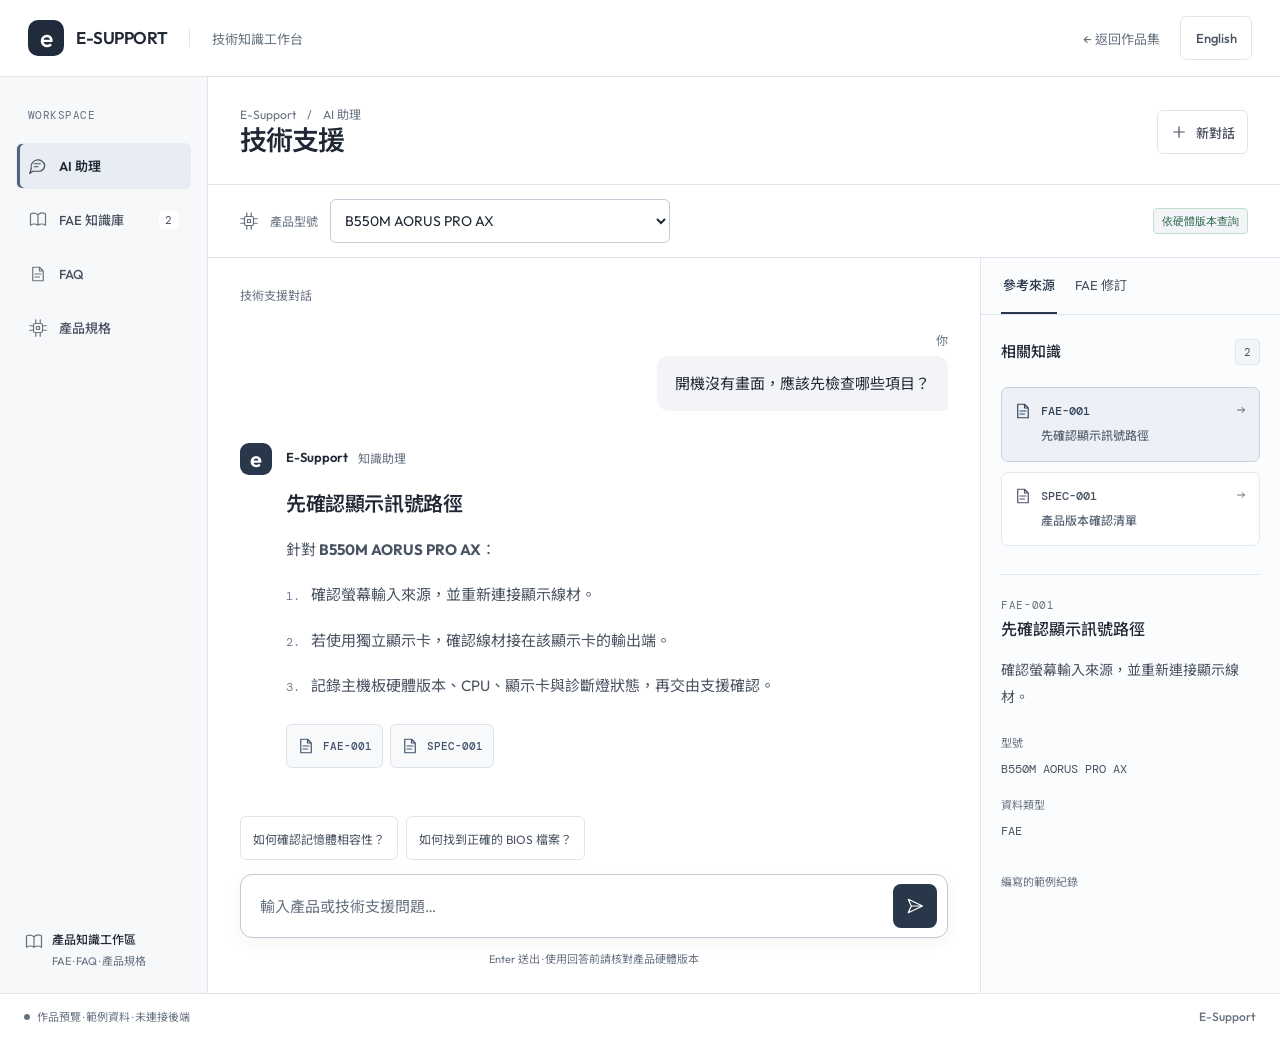
==== workspace.html @ b5873842 "Refine enterprise product design and add full-page workspaces" ====
<!doctype html>
<html lang="zh-Hant">
  <head>
    <meta charset="utf-8">
    <meta name="viewport" content="width=device-width, initial-scale=1">
    <meta name="theme-color" content="#f6f7f9">
    <meta name="description" content="Explore Arthur Wang's E-Support and notebook specification product workspaces.">
    <title>Product workspace | Arthur Wang</title>
    <link rel="icon" href="data:image/svg+xml,%3Csvg xmlns='http://www.w3.org/2000/svg' viewBox='0 0 64 64'%3E%3Crect width='64' height='64' rx='14' fill='%23202735'/%3E%3Ctext x='32' y='44' text-anchor='middle' font-family='Arial' font-size='38' fill='white'%3Ee%3C/text%3E%3C/svg%3E">
    <link rel="preconnect" href="https://fonts.googleapis.com">
    <link rel="preconnect" href="https://fonts.gstatic.com" crossorigin>
    <link href="https://fonts.googleapis.com/css2?family=DM+Mono:wght@400;500&family=Noto+Sans+TC:wght@400;500;600;700&family=Outfit:wght@400;500;600;700&display=swap" rel="stylesheet">
    <link rel="stylesheet" href="project-workspaces.css?v=enterprise-workspaces-3">
    <link rel="stylesheet" href="workspace-polish.css?v=enterprise-workspaces-3">
    <script src="project-workspaces.js?v=enterprise-workspaces-3" defer></script>
    <script src="workspace-page.js?v=enterprise-workspaces-3" defer></script>
  </head>
  <body class="workspace-page">
    <a class="workspace-skip" href="#workspace">Skip to workspace</a>
    <main id="workspace" class="workspace-host" tabindex="-1">
      <noscript>Enable JavaScript to use this interactive product preview. <a href="index.html#work">Return to the portfolio</a>.</noscript>
    </main>
  </body>
</html>
---- project-workspaces.css ----
/* Application surfaces: light support desk and graphite notebook diagnostics. */
.system-concept:has(.product-workspace) { border-color:#d4dce5; background:#fff; color-scheme:light; }
.product-workspace {
 --ws-ink:#182636; --ws-body:#435368; --ws-muted:#5e6c7e; --ws-line:#dce3eb;
 --ws-accent:#235d72; --ws-active:#eaf3f5; --ws-canvas:#fff; --ws-tint:#f6f8fb;
 color:var(--ws-ink); background:var(--ws-canvas); font-family:var(--sans); font-size:14px;
}
.product-workspace * { min-width:0; }
.system-concept .product-workspace svg { width:18px; height:18px; }
.product-workspace button, .product-workspace input, .product-workspace select, .product-workspace textarea { font:inherit; }
.product-workspace button { cursor:pointer; }
.product-workspace button:disabled { cursor:default; opacity:.5; }
.product-workspace :focus-visible { outline:2px solid var(--ws-accent); outline-offset:3px; }
.product-workspace h4, .product-workspace h5, .product-workspace h6 { color:var(--ws-ink); }
.product-workspace p { color:var(--ws-body); line-height:1.8; }
.ws-topbar { display:flex; align-items:center; justify-content:space-between; flex-wrap:wrap; gap:12px 24px; min-height:72px; padding:14px 24px; border-bottom:1px solid var(--ws-line); background:#fff; }
.ws-brand { display:flex; align-items:center; gap:12px; }
.ws-brand-mark { display:grid; place-items:center; width:34px; height:34px; border-radius:8px; background:var(--ws-accent); color:#fff; font:600 25px/1 var(--sans); }
.ws-brand h4 { margin:0; font:600 14px/1.4 var(--sans); letter-spacing:.05em; }
.ws-brand > span:last-child { color:var(--ws-muted); font-size:12px; }
.ws-top-divider { width:1px; height:20px; margin-inline:5px; background:var(--ws-line); }
.ws-top-actions { display:flex; align-items:center; gap:12px; }
.ws-tag { display:inline-flex; align-items:center; width:fit-content; max-width:100%; padding:4px 8px; border:1px solid var(--ws-line); border-radius:5px; background:var(--ws-tint); color:var(--ws-body); font:11px/1.5 var(--mono); }
.ws-tag.ws-green { background:#edf7f1; border-color:#bddfca; color:#236342; }
.ws-tag.ws-red { background:#fff0f1; border-color:#e8bdc5; color:#a02f44; }
.ws-expand { display:flex; align-items:center; min-height:44px; padding:8px 12px; border:1px solid var(--ws-line); border-radius:6px; color:var(--ws-ink); background:#fff; font-size:12px; }
.system-dialog .ws-expand { display:none; }
.ws-button { display:inline-flex; align-items:center; justify-content:center; gap:8px; min-height:44px; padding:9px 12px; border:1px solid var(--ws-line); border-radius:6px; background:#fff; color:var(--ws-body); font-size:12px; line-height:1.5; text-align:left; transition:background 160ms,border-color 160ms; }
.ws-button:hover, .ws-expand:hover { background:var(--ws-tint); border-color:#a4b4c4; }
.ws-button.ws-primary { background:var(--ws-accent); border-color:var(--ws-accent); color:#fff; }
.ws-button.ws-primary:hover, .ws-send:hover { background:#18485a; }
.ws-eyebrow { display:block; color:var(--ws-muted); font:10px/1.6 var(--mono); letter-spacing:.09em; }
.ws-app-body { display:grid; grid-template-columns:190px minmax(0,1fr); min-height:620px; }
.ws-rail { display:flex; flex-direction:column; padding:26px 14px 18px; border-right:1px solid var(--ws-line); background:var(--ws-tint); }
.ws-rail > .ws-eyebrow { padding:0 12px; margin-bottom:14px; }
.ws-rail nav { display:grid; gap:5px; }
.ws-button.ws-nav-item { width:100%; justify-content:flex-start; padding:11px; border-color:transparent; background:transparent; color:var(--ws-body); }
.ws-button.ws-nav-item.active { background:var(--ws-active); color:var(--ws-accent); border-color:#cddfe5; font-weight:600; }
.ws-nav-item small { margin-left:auto; font:11px var(--mono); }
.ws-rail-bottom { display:flex; align-items:center; gap:9px; margin-top:auto; padding:60px 9px 0; }
.ws-avatar { display:grid; place-items:center; width:30px; height:30px; flex-shrink:0; border-radius:50%; background:#e1e7ee; color:#435368; font:11px var(--mono); }
.ws-rail-bottom strong { display:block; font-size:11px; font-weight:500; }
.ws-rail-bottom span { display:block; margin-top:3px; font-size:10px; color:var(--ws-muted); }
.ws-content { display:flex; flex-direction:column; }
.ws-page-heading { display:flex; align-items:center; justify-content:space-between; gap:16px; padding:24px 26px 18px; }
.ws-breadcrumb { display:block; color:var(--ws-muted); font-size:11px; }
.ws-breadcrumb b { padding-inline:8px; font-weight:400; color:var(--ws-muted); }
.ws-page-heading h5 { margin:9px 0 0; font:500 22px/1.4 var(--sans); letter-spacing:-.025em; }
.ws-product-bar { display:flex; align-items:center; flex-wrap:wrap; gap:12px; padding:12px 26px; background:var(--ws-tint); border-block:1px solid var(--ws-line); }
.ws-product-bar > svg { color:var(--ws-muted); }
.ws-product-bar > .ws-tag { margin-left:auto; }
.ws-field { display:grid; gap:6px; color:var(--ws-body); font-size:11px; }
.ws-field > span { color:var(--ws-muted); }
.ws-field select, .ws-field input, .ws-field textarea { width:100%; min-height:44px; padding:9px 10px; border:1px solid #a6b5c5; border-radius:5px; color:var(--ws-ink); background:#fff; font-size:12px; }
.ws-field textarea { resize:vertical; line-height:1.8; }
.ws-product-bar .ws-field { display:flex; align-items:center; gap:12px; flex:0 1 370px; }
.ws-product-bar .ws-field > span { flex-shrink:0; }
.ws-chat-layout { display:grid; grid-template-columns:minmax(0,1fr) 280px; flex:1; }
.ws-chat-column { display:flex; flex-direction:column; background:#fff; }
.ws-chat-scroll { padding:22px 26px 12px; }
.ws-conversation-date { display:flex; align-items:center; justify-content:center; gap:8px; margin-bottom:22px; color:var(--ws-muted); font-size:10px; }
.ws-user-message { display:flex; align-items:flex-end; flex-direction:column; margin-bottom:24px; }
.ws-user-message > span { display:block; margin-bottom:6px; color:var(--ws-muted); font-size:10px; }
.ws-user-message p { max-width:92%; padding:12px 16px; margin:0; border:1px solid #dbe5ed; border-radius:10px 10px 2px 10px; background:#eef3f7; color:var(--ws-ink); font-size:13px; }
.ws-assistant-message { display:flex; align-items:flex-start; gap:12px; }
.ws-assistant-avatar { display:grid; place-items:center; width:28px; height:28px; flex-shrink:0; border-radius:7px; background:var(--ws-accent); color:#fff; font:600 21px/1 var(--sans); }
.ws-assistant-message > div { flex:1; }
.ws-message-meta { display:flex; align-items:center; flex-wrap:wrap; gap:8px; margin:4px 0 15px; font-size:11px; }
.ws-message-meta strong { color:var(--ws-ink); font-weight:600; }
.ws-message-meta > span { color:var(--ws-muted); font-size:10px; }
.ws-assistant-message h5 { margin:0 0 10px; font:500 16px/1.6 var(--sans); }
.ws-assistant-message p { margin:0 0 12px; font-size:13px; }
.product-workspace .ws-answer-steps { display:grid; gap:10px; margin:0 0 16px; padding-left:20px; list-style:decimal; }
.product-workspace .ws-answer-steps li { position:static; padding:0; color:var(--ws-body); font:13px/1.85 var(--sans); }
.product-workspace .ws-answer-steps li::before { content:none; }
.ws-citation-row { display:flex; flex-wrap:wrap; gap:7px; }
.ws-button.ws-citation { min-height:44px; padding:6px 9px; border-color:#ccdce3; background:#f4f8fa; color:var(--ws-accent); font:10px var(--mono); }
.ws-citation svg { width:13px; height:13px; }
.ws-compose-wrap { margin-top:auto; padding:28px 24px 16px; }
.ws-suggestions { display:flex; flex-wrap:wrap; gap:6px; margin-bottom:12px; }
.ws-button.ws-suggestion { min-height:44px; padding:8px 10px; border-radius:6px; background:#fff; font-size:11px; }
.ws-composer { display:flex; align-items:center; gap:10px; padding:7px 8px 7px 14px; border:1px solid #a8b8c8; border-radius:9px; background:#fff; box-shadow:0 3px 10px rgb(21 39 62 / 4%); }
.ws-composer input { width:100%; min-height:44px; border:0; outline:none; background:transparent; color:var(--ws-ink); font-size:12px; }
.ws-composer:focus-within { outline:2px solid var(--ws-accent); outline-offset:2px; }
.ws-composer input::placeholder { color:var(--ws-muted); opacity:1; }
.ws-send { display:grid; place-items:center; width:44px; height:44px; flex-shrink:0; border:0; border-radius:6px; color:#fff; background:var(--ws-accent); }
.ws-compose-note { display:block; margin-top:10px; text-align:center; color:var(--ws-muted); font-size:10px; line-height:1.7; }
.ws-sr-only { position:absolute; width:1px; height:1px; margin:-1px; overflow:hidden; clip-path:inset(50%); }
.ws-inspector { border-left:1px solid var(--ws-line); background:#fafbfd; }
.ws-inspector-tabs { display:flex; gap:0; border-bottom:1px solid var(--ws-line); padding-inline:16px; }
.ws-inspector-tabs .ws-button { flex:1; padding:12px 4px; border:0; border-bottom:2px solid transparent; border-radius:0; background:transparent; justify-content:center; white-space:nowrap; font-size:11px; }
.ws-inspector-tabs .ws-button.active { color:var(--ws-accent); border-bottom-color:var(--ws-accent); font-weight:600; }
.ws-inspector-content { padding:20px 16px; }
.ws-inspector-title { display:flex; align-items:center; justify-content:space-between; gap:8px; margin-bottom:15px; }
.ws-inspector h5 { margin:0; font:500 13px/1.6 var(--sans); }
.ws-button.ws-source { display:flex; align-items:flex-start; gap:9px; width:100%; padding:12px 10px; margin-bottom:8px; background:#fff; }
.ws-source > span { flex:1; }
.ws-source strong { display:block; font:11px/1.5 var(--mono); }
.ws-source small { display:block; margin-top:5px; color:var(--ws-muted); font-size:11px; line-height:1.6; }
.ws-source > svg { width:15px; height:15px; }
.ws-source > svg:last-child { margin-top:2px; width:12px; height:12px; }
.ws-button.ws-source.selected { background:var(--ws-active); border-color:#9cb9c4; color:var(--ws-accent); }
.ws-source-preview { margin-top:24px; padding-top:18px; border-top:1px solid var(--ws-line); }
.ws-source-preview h6 { margin:10px 0; font:500 14px/1.7 var(--sans); }
.ws-source-preview p { margin-bottom:15px; font-size:12px; }
.ws-source-preview dl { display:grid; gap:7px; margin:18px 0; }
.ws-source-preview dt { color:var(--ws-muted); font-size:10px; }
.ws-source-preview dd { margin:0 0 5px; color:var(--ws-body); font:10px/1.6 var(--mono); }
.ws-review h5 { margin:12px 0; }
.ws-review p { font-size:12px; margin-bottom:18px; }
.ws-review .ws-primary { width:100%; margin-top:12px; }
.ws-review .ws-feedback { margin:12px 0 0; color:var(--ws-muted); font-size:11px; }
.ws-muted { color:var(--ws-muted); }
.ws-footer { display:flex; align-items:center; justify-content:space-between; flex-wrap:wrap; gap:8px 16px; padding:12px 20px; border-top:1px solid var(--ws-line); background:var(--ws-tint); color:var(--ws-muted); font:10px/1.7 var(--mono); }
.ws-footer > span:first-child { display:flex; align-items:center; gap:7px; }
.ws-footer i { width:6px; height:6px; border-radius:50%; background:var(--ws-muted); }
.ws-library { padding:22px 26px; flex:1; }
.ws-filterbar { display:flex; align-items:flex-end; flex-wrap:wrap; gap:10px; margin-bottom:28px; }
.ws-filterbar .ws-field:first-child { flex:1 1 140px; }
.ws-filterbar .ws-field { flex:1 1 120px; }
.ws-table-heading { display:flex; align-items:center; justify-content:space-between; gap:16px; padding-bottom:15px; }
.ws-table-heading h5 { margin:0 0 5px; font:500 15px var(--sans); }
.ws-table-heading > div > span { color:var(--ws-muted); font-size:11px; }
.ws-table-wrap { overflow:auto; border:1px solid var(--ws-line); border-radius:7px; background:#fff; }
.product-workspace table { width:100%; border-collapse:collapse; text-align:left; font-size:12px; }
.product-workspace th { padding:12px 14px; color:var(--ws-muted); background:var(--ws-tint); font-size:10px; font-weight:500; }
.product-workspace td { padding:15px 14px; border-top:1px solid var(--ws-line); color:var(--ws-body); vertical-align:top; line-height:1.8; }
.product-workspace tbody th { color:var(--ws-body); border-top:1px solid var(--ws-line); background:#fff; font-size:12px; }
.ws-table-wrap code { font:10px/1.7 var(--mono); }
.ws-button.ws-table-link { display:block; min-height:44px; padding:0; border:0; border-radius:0; background:transparent; color:var(--ws-accent); font-size:12px; line-height:1.8; }
.ws-button.ws-table-link:hover { text-decoration:underline; }
.ws-nowrap { white-space:nowrap; }
.ws-pagination { display:flex; align-items:center; justify-content:space-between; gap:12px; padding:16px 0; color:var(--ws-muted); font:11px var(--mono); }
.ws-pagination > div { display:flex; align-items:center; gap:12px; }
.ws-pagination .ws-button { font-size:11px; }
.ws-filter-error { color:#a02f44 !important; font-size:12px; }
.ws-library-note { margin:18px 0 0; font-size:11px; }
.ws-empty { padding:36px 20px !important; text-align:center; }
/* NB Spec: retain the chat + developer inspector split from the original client. */
.notebook-workspace { --ws-accent:#95502b; --ws-active:#fbf0e8; }
.notebook-workspace .ws-brand-mark { background:#232d3b; font-size:18px; }
.nb-workspace-bar { display:flex; align-items:center; justify-content:space-between; flex-wrap:wrap; gap:12px 20px; padding:12px 24px; border-bottom:1px solid var(--ws-line); background:var(--ws-tint); }
.nb-view-switch { display:flex; gap:5px; }
.nb-view-switch .ws-button { border-color:transparent; background:transparent; }
.nb-view-switch .ws-button.active { background:#fff; border-color:#c5ced9; color:var(--ws-ink); box-shadow:0 2px 4px rgb(20 40 60 / 4%); }
.nb-workspace-bar .ws-field { display:flex; align-items:center; gap:12px; }
.nb-workspace-bar .ws-field > span { white-space:nowrap; }
.nb-chat-layout { display:grid; grid-template-columns:minmax(0,1fr) 340px; min-height:580px; }
.nb-device-strip { display:flex; align-items:center; gap:10px; margin:22px 26px 0; padding-bottom:18px; border-bottom:1px solid var(--ws-line); }
.nb-device-strip > svg { color:var(--ws-muted); }
.nb-device-strip > span { flex:1; }
.nb-device-strip strong { display:block; font-size:12px; font-weight:500; }
.nb-device-strip small { display:block; margin-top:4px; color:var(--ws-muted); font-size:10px; }
.nb-fact-answer { padding:16px; margin:16px 0; background:#f8f9fb; border:1px solid var(--ws-line); border-left:3px solid #a36841; border-radius:5px; }
.nb-fact-answer > span { color:var(--ws-muted); font:10px var(--mono); }
.nb-fact-answer > p { margin:10px 0 0; color:var(--ws-ink); white-space:pre-line; font-size:14px; }
.ws-assistant-message p.nb-answer-scope { color:var(--ws-muted); font-size:11px; }
.nb-debug { --ws-ink:#eff3f9; --ws-body:#c2cede; --ws-muted:#a3b1c4; --ws-line:#38475a; --ws-tint:#233044; --ws-accent:#efbb8c; color-scheme:dark; background:#1a2433; border-left:1px solid #38475a; }
.nb-debug-heading { display:flex; align-items:center; justify-content:space-between; gap:10px; padding:18px; border-bottom:1px solid var(--ws-line); }
.nb-debug-heading > span { display:flex; align-items:center; gap:8px; font-size:12px; color:var(--ws-ink); }
.nb-debug .ws-inspector-tabs { padding-inline:12px; }
.nb-debug .ws-button { color:var(--ws-body); }
.nb-debug .ws-button:hover { background:#263449; }
.nb-debug-body { padding:22px 18px; }
.nb-evidence { padding:14px; margin-top:12px; border:1px solid #485b73; border-radius:6px; background:#202d40; }
.nb-evidence > span { display:flex; align-items:center; gap:8px; color:var(--ws-muted); font:10px var(--mono); }
.nb-evidence h6 { color:var(--ws-ink); margin:12px 0; font:500 13px/1.7 var(--sans); }
.nb-debug-tags { display:flex; flex-wrap:wrap; gap:5px; }
.nb-evidence pre, .nb-query-detail pre { margin:14px 0 0; white-space:pre-wrap; overflow-wrap:anywhere; color:var(--ws-body); font:11px/1.9 var(--mono); }
.nb-debug-kv { display:grid; grid-template-columns:auto minmax(0,1fr); gap:12px 14px; padding:22px 0; font:10px/1.7 var(--mono); }
.nb-debug-kv > span { color:var(--ws-muted); }
.nb-debug-kv > strong { color:var(--ws-body); font-weight:400; overflow-wrap:anywhere; }
.nb-product-link { color:#efbb8c; text-decoration:none; font-size:11px; line-height:1.8; }
.nb-product-link:hover { text-decoration:underline; }
.nb-query-detail { padding:14px 0; border-top:1px solid var(--ws-line); color:var(--ws-body); font-size:11px; }
.nb-query-detail summary { cursor:pointer; min-height:30px; }
.nb-debug-body > p { margin-top:20px; color:var(--ws-muted); font-size:11px; }
.nb-evaluation { padding:26px; background:#fff; }
.nb-report-heading { display:flex; align-items:center; justify-content:space-between; gap:20px; }
.nb-report-heading h5 { margin:8px 0 4px; font:500 23px/1.5 var(--sans); letter-spacing:-.025em; }
.nb-report-heading p { margin:0; font-size:12px; }
.nb-report-scope { display:flex; align-items:flex-start; gap:8px; margin:18px 0; color:var(--ws-muted); font-size:11px; line-height:1.8; }
.nb-eval-filters { display:flex; align-items:flex-end; flex-wrap:wrap; gap:12px; padding:16px; background:var(--ws-tint); border:1px solid var(--ws-line); border-radius:7px; }
.nb-eval-filters .ws-field { flex:1; min-width:100px; }
.nb-checkbox { display:flex; align-items:center; gap:8px; min-height:44px; padding-inline:4px; color:var(--ws-body); font:10px var(--mono); cursor:pointer; }
.nb-checkbox input { width:17px; height:17px; accent-color:var(--ws-accent); }
.nb-report-metrics { display:grid; grid-template-columns:1fr 1fr 1.2fr; gap:24px; margin:24px 0; }
.nb-report-metrics > div { padding:0 24px; border-left:1px solid var(--ws-line); }
.nb-report-metrics > div:first-child { padding-left:0; border:0; }
.nb-report-metrics span { color:var(--ws-muted); font-size:11px; }
.nb-report-metrics strong { display:block; margin-top:8px; font:400 32px/1.2 var(--sans); font-variant-numeric:tabular-nums; }
.nb-report-metrics small { color:var(--ws-muted); font-size:14px; }
.nb-mini-bar { height:4px; margin-top:12px; border-radius:4px; background:#e5eaf0; }
.nb-mini-bar i { display:block; height:100%; border-radius:4px; background:#478366; }
.nb-report-grid { display:grid; grid-template-columns:minmax(0,1fr) 240px; gap:20px; }
.nb-report-grid table { min-width:520px; }
.nb-report-grid th, .nb-report-grid td { padding:12px; }
.nb-report-grid th:first-child { width:28%; }
.nb-report-grid .ws-selected-row td { background:#f3f6fa; }
.nb-report-grid .ws-selected-row td:first-child { box-shadow:inset 3px 0 0 var(--ws-accent); }
.nb-judge-level { display:block; margin-top:7px; color:var(--ws-muted); font:9px/1.6 var(--mono); }
.nb-verdict-inspector { padding:18px; border:1px solid var(--ws-line); border-radius:7px; background:var(--ws-tint); }
.nb-verdict-inspector h6 { margin:12px 0; font:500 14px/1.8 var(--sans); }
.nb-verdict-inspector dl { display:grid; grid-template-columns:auto 1fr; gap:12px 8px; margin:20px 0; font:10px/1.6 var(--mono); }
.nb-verdict-inspector dt { color:var(--ws-muted); }
.nb-verdict-inspector dd { margin:0; color:var(--ws-body); text-align:right; }
.nb-verdict-inspector p { padding-top:15px; border-top:1px solid var(--ws-line); margin:0; font-size:12px; }
.nb-report-bottom { display:flex; align-items:center; justify-content:space-between; flex-wrap:wrap; gap:12px; margin-top:22px; color:var(--ws-muted); font:10px/1.8 var(--mono); }
.nb-report-bottom b { padding-inline:5px; color:var(--ws-accent); }
.nb-report-bottom small { margin-left:8px; font-size:10px; }
@media (max-width:1100px) {
 .ws-app-body { grid-template-columns:155px minmax(0,1fr); }
 .ws-chat-layout { grid-template-columns:minmax(0,1fr) 240px; }
 .ws-topbar, .nb-workspace-bar { padding-inline:18px; }
 .ws-page-heading, .ws-product-bar { padding-inline:20px; }
 .ws-chat-scroll { padding-inline:20px; }
 .ws-compose-wrap { padding-inline:18px; }
 .ws-rail { padding-inline:10px; }
 .ws-button.ws-nav-item { font-size:11px; }
 .nb-chat-layout { grid-template-columns:minmax(0,1fr) 300px; }
 .nb-report-grid { grid-template-columns:minmax(0,1fr) 210px; gap:14px; }
}
@media (max-width:900px) {
 .ws-app-body { grid-template-columns:1fr; }
 .ws-rail { padding:10px 16px; border-right:0; border-bottom:1px solid var(--ws-line); }
 .ws-rail > .ws-eyebrow, .ws-rail-bottom { display:none; }
 .ws-rail nav { display:flex; flex-wrap:wrap; gap:4px; }
 .ws-button.ws-nav-item { width:auto; flex:1; font-size:12px; }
 .ws-chat-layout { grid-template-columns:minmax(0,1fr) 260px; }
 .nb-report-grid { grid-template-columns:1fr; }
 .nb-verdict-inspector dl { grid-template-columns:auto 1fr auto 1fr; }
 .nb-chat-layout { grid-template-columns:minmax(0,1fr) 280px; }
 .ws-brand > span:last-child, .ws-top-divider { display:none; }
}
@media (max-width:700px) {
 .ws-chat-layout, .nb-chat-layout { grid-template-columns:1fr; }
 .ws-inspector, .nb-debug { border-left:0; border-top:1px solid var(--ws-line); }
 .ws-chat-scroll { padding:22px 20px 14px; }
 .ws-assistant-message p, .product-workspace .ws-answer-steps li, .ws-user-message p { font-size:15px; }
 .ws-inspector-content { padding:20px; }
 .ws-source-preview { margin-top:18px; }
 .ws-source-preview dl { grid-template-columns:auto 1fr; }
 .ws-page-heading h5 { font-size:21px; }
 .ws-page-heading { padding:20px; }
 .ws-product-bar > .ws-tag { display:none; }
 .ws-product-bar .ws-field { flex:1; }
 .ws-product-bar .ws-field > span { display:none; }
 .ws-inspector-title h5 { font-size:15px; }
 .ws-library { padding:20px; }
 .ws-library table { min-width:600px; }
 .ws-topbar { padding:12px 16px; }
 .ws-topbar .ws-tag { display:none; }
 .ws-expand { padding-inline:8px; font-size:11px; }
 .ws-brand { gap:8px; }
 .ws-brand h4 { font-size:12px; }
 .ws-top-actions { gap:6px; }
 .ws-field input, .ws-field select, .ws-field textarea, .ws-composer input { font-size:16px; }
 .ws-button.ws-nav-item { justify-content:center; padding-inline:8px; font-size:11px; }
 .ws-nav-item > svg, .ws-nav-item small { display:none; }
 .ws-compose-wrap { padding:20px; }
 .ws-button.ws-suggestion { font-size:12px; }
 .ws-message-meta { font-size:12px; }
 .ws-assistant-message h5 { font-size:17px; }
 .ws-footer { padding:12px 16px; font-size:9px; }
 .nb-workspace-bar { align-items:stretch; padding:12px 16px; }
 .nb-view-switch { width:100%; }
 .nb-view-switch .ws-button { flex:1; justify-content:center; }
 .nb-workspace-bar .ws-field { width:100%; }
 .nb-workspace-bar .ws-field > span { display:none; }
 .nb-workspace-bar .ws-field select { flex:1; }
 .nb-device-strip { margin-inline:20px; }
 .nb-fact-answer > p { font-size:15px; }
 .nb-debug-body { padding:20px; }
 .nb-debug-kv, .nb-evidence pre { font-size:12px; }
 .nb-evaluation { padding:20px; }
 .nb-eval-filters { gap:12px; padding:12px; }
 .nb-eval-filters .ws-field { flex:1 1 110px; }
 .nb-report-metrics { gap:10px; }
 .nb-report-metrics > div { padding:0 10px; }
 .nb-report-metrics span { font-size:10px; }
 .nb-report-metrics strong { font-size:28px; }
 .nb-report-metrics small { font-size:12px; }
 .nb-verdict-inspector dl { grid-template-columns:auto 1fr; }
 .nb-report-heading { gap:12px; }
 .ws-filterbar .ws-field { flex:1 1 115px; }
 .ws-filterbar .ws-field:first-child { flex-basis:100%; }
 .ws-pagination { flex-wrap:wrap; }
}
@media (prefers-reduced-motion:reduce) { .product-workspace * { transition:none !important; } }

.system-dialog-close { flex-shrink:0; white-space:nowrap; }
---- workspace-polish.css ----
/* Enterprise product direction: a restrained neutral canvas, one ink accent,
   readable operational type, and a dedicated full-width workspace. */
.product-workspace {
 --ws-ink:#202735; --ws-body:#485261; --ws-muted:#667180; --ws-line:#e1e5eb;
 --ws-accent:#29374a; --ws-active:#e9edf3; --ws-tint:#f7f8fa;
 font-family:var(--sans,"Outfit","Noto Sans TC",sans-serif); font-size:14px;
}
.product-workspace button, .product-workspace input, .product-workspace select, .product-workspace textarea { font-family:inherit; }
.product-workspace .ws-button { font-size:13px; font-weight:500; }
.product-workspace .ws-button:hover, .product-workspace .ws-expand:hover { border-color:#b9c2ce; background:#f0f3f7; }
.product-workspace .ws-button:active { background:#e5eaf1; }
.product-workspace .ws-primary, .product-workspace .ws-send { color:#fff; background:#29374a; border-color:#29374a; }
.product-workspace .ws-primary:hover, .product-workspace .ws-send:hover { color:#fff; background:#1c2738; }
.product-workspace .ws-tag { font-size:11px; border-radius:4px; background:#f2f4f7; }
.ws-topbar { min-height:76px; padding:16px 28px; }
.ws-brand { gap:12px; }
.ws-brand .ws-brand-mark { width:36px; height:36px; background:#202b3c; border-radius:10px; font-weight:500; }
.ws-brand :is(h1,h4) { margin:0; font:600 17px/1.4 var(--sans); letter-spacing:-.025em; }
.ws-brand > span:last-child { font-size:13px; }
.ws-top-divider { margin-inline:10px; height:18px; }
.ws-top-actions .ws-tag { background:transparent; border:0; color:var(--ws-muted); }
.ws-expand { min-height:44px; text-decoration:none; color:var(--ws-ink); font-size:13px; font-weight:500; }
.ws-back { display:inline-flex; align-items:center; min-height:44px; padding:8px; color:var(--ws-muted); font-size:13px; text-decoration:none; }
.ws-back:hover { color:var(--ws-ink); }
.product-workspace .ws-language { background:transparent; border-color:var(--ws-line); min-width:72px; }
.ws-app-body { grid-template-columns:208px minmax(0,1fr); }
.ws-rail { padding:30px 16px 22px; background:#f7f8fa; }
.ws-rail > .ws-eyebrow { margin-bottom:18px; color:#667180; font-size:11px; letter-spacing:.04em; }
.ws-rail nav { gap:8px; }
.product-workspace .ws-nav-item { gap:12px; min-height:46px; padding:12px; font-size:13px; }
.product-workspace .ws-nav-item.active { color:#202735; background:#e8edf4; border-color:transparent; box-shadow:inset 3px 0 #51637b; }
.ws-nav-item > svg { opacity:.8; }
.ws-nav-item small { padding:2px 6px; color:var(--ws-body); background:#fff; border-radius:4px; }
.ws-rail-bottom { padding:40px 9px 0; align-items:flex-start; }
.ws-rail-emblem { color:var(--ws-muted); }
.ws-rail-bottom strong { font-size:12px; line-height:1.6; }
.ws-rail-bottom span { font-size:11px; line-height:1.7; }
.ws-page-heading { padding:28px 32px 24px; }
.ws-breadcrumb { font-size:12px; }
.ws-page-heading h5 { margin-top:10px; font-size:27px; font-weight:600; letter-spacing:-.04em; }
.ws-product-bar { padding:14px 32px; background:#fff; }
.ws-product-bar .ws-field { flex-basis:400px; }
.ws-field { font-size:12px; }
.ws-field input, .ws-field select, .ws-field textarea { font-size:14px; border-color:#c3ccd7; border-radius:6px; }
.ws-chat-layout { grid-template-columns:minmax(0,1fr) 300px; }
.ws-chat-scroll { width:100%; max-width:820px; padding:28px 32px 24px; margin-inline:auto; }
.ws-conversation-date { justify-content:flex-start; margin:0 0 28px; font-size:12px; color:var(--ws-muted); }
.ws-user-message { margin-bottom:32px; }
.ws-user-message > span { font-size:12px; margin-bottom:8px; }
.ws-user-message p { padding:14px 18px; color:var(--ws-ink); font-size:15px; background:#f2f4f8; border:0; border-radius:12px 12px 3px 12px; }
.ws-assistant-message { gap:14px; }
.ws-assistant-avatar { width:32px; height:32px; font-size:22px; border-radius:9px; background:#29374a; }
.ws-message-meta { gap:10px; margin:6px 0 22px; font-size:13px; }
.ws-message-meta > span { font-size:12px; }
.ws-assistant-message h5 { font-size:20px; font-weight:600; margin-bottom:16px; letter-spacing:-.02em; }
.ws-assistant-message p { font-size:15px; line-height:1.9; margin-bottom:16px; }
.product-workspace .ws-answer-steps { gap:16px; margin:0 0 24px; padding-left:21px; }
.product-workspace .ws-answer-steps li { font-size:15px; line-height:1.95; padding-left:4px; }
.ws-answer-steps li::marker { color:#758093; font-family:var(--mono); font-size:12px; }
.product-workspace .ws-citation { padding:7px 10px; color:#42546b; background:#f8f9fb; border-color:#dce2eb; font-size:11px; }
.ws-compose-wrap { width:100%; max-width:820px; margin-inline:auto; padding:24px 32px; }
.ws-suggestions { gap:8px; margin-bottom:14px; }
.product-workspace .ws-suggestion { min-height:44px; padding:9px 12px; background:#fff; color:var(--ws-body); border-color:#e0e5ec; font-size:12px; font-weight:400; }
.ws-composer { padding:9px 10px 9px 17px; border-color:#bdc8d5; border-radius:12px; box-shadow:0 4px 16px rgb(33 49 71 / 5%); }
.ws-composer input { font-size:15px; }
.ws-send { border-radius:8px; }
.ws-compose-note { margin-top:12px; color:var(--ws-muted); font-size:11px; }
.ws-inspector { background:#fbfcfd; }
.ws-inspector-tabs { padding-inline:20px; gap:16px; }
.ws-inspector-tabs .ws-button { flex:0 1 auto; padding:16px 2px; min-height:56px; font-size:13px; font-weight:400; }
.ws-inspector-tabs .ws-button.active { font-weight:500; }
.ws-inspector-content { padding:24px 20px; }
.ws-inspector-title { margin-bottom:22px; }
.ws-inspector h5 { font-size:15px; font-weight:500; }
.product-workspace .ws-source { border-color:#e4e8ef; padding:14px 12px; border-radius:7px; margin-bottom:10px; }
.product-workspace .ws-source.selected { color:#34465f; background:#edf1f7; border-color:#c6d0df; }
.ws-source strong { font-size:12px; font-weight:500; }
.ws-source small { color:#5c6878; font-size:12px; line-height:1.8; }
.ws-source-preview { margin-top:28px; padding-top:22px; }
.ws-source-preview h6 { font-size:16px; line-height:1.75; font-weight:500; margin:14px 0; }
.ws-source-preview p { font-size:14px; line-height:1.9; }
.ws-source-preview dl { gap:9px; margin:24px 0; }
.ws-source-preview dt { font-size:11px; }
.ws-source-preview dd { font-size:12px; line-height:1.8; margin-bottom:6px; }
.ws-source-preview > .ws-tag { border:0; background:transparent; padding:0; color:var(--ws-muted); font-family:var(--sans); }
.ws-review p { font-size:14px; }
.ws-eyebrow { font-size:11px; letter-spacing:.06em; }
.ws-footer { min-height:44px; padding:13px 24px; font:11px/1.7 var(--sans); background:#fff; }
.ws-footer > span:last-child { font-size:12px; font-weight:500; }
.ws-library { padding:28px 32px; }
.ws-filterbar { padding:18px; background:#f7f8fa; border:1px solid var(--ws-line); border-radius:8px; margin-bottom:30px; }
.ws-table-heading { padding-bottom:20px; }
.ws-table-heading h5 { font-size:18px; font-weight:500; }
.ws-table-heading > div > span { font-size:13px; }
.product-workspace table { font-size:14px; }
.product-workspace th { font-size:12px; padding:15px 16px; }
.product-workspace td { padding:18px 16px; line-height:1.85; }
.product-workspace .ws-table-link { font-size:14px; line-height:1.85; font-weight:500; }
.ws-table-wrap code { font-size:11px; }
.ws-pagination { font-size:12px; }
.ws-library-note { font-size:12px; }
.notebook-workspace { --ws-accent:#29374a; --ws-active:#edf1f7; }
.nb-workspace-bar { padding:16px 28px; background:#fafbfc; }
.nb-view-switch { gap:6px; }
.nb-view-switch .ws-button { padding:10px 16px; font-size:14px; }
.nb-view-switch .ws-button.active { border-color:#d1d9e3; box-shadow:0 2px 3px rgb(32 45 65 / 3%); }
.nb-chat-layout { grid-template-columns:minmax(0,1fr) 340px; }
.nb-device-strip { margin:28px 32px 0; padding-bottom:24px; }
.nb-device-strip strong { font-size:15px; font-weight:500; }
.nb-device-strip small { font-size:12px; margin-top:6px; }
.nb-fact-answer { padding:22px; margin:22px 0; background:#f8f9fb; border-color:#e2e6ed; border-left:3px solid #64758d; border-radius:7px; }
.nb-fact-answer > span { font-size:12px; }
.nb-fact-answer > p { font-size:17px; line-height:1.95; font-weight:500; }
.ws-assistant-message p.nb-answer-scope { font-size:13px; line-height:1.85; }
.nb-debug { --ws-ink:#e9eef6; --ws-body:#c0ccdd; --ws-muted:#a6b3c6; --ws-line:#374255; --ws-tint:#273347; --ws-accent:#d3dfef; background:#202b3c; }
.nb-debug-heading { padding:22px; }
.nb-debug-heading > span { font-size:14px; }
.nb-debug .ws-inspector-tabs { gap:18px; padding-inline:22px; }
.nb-debug .ws-tag { color:var(--ws-body); background:#2a374b; border-color:#44536b; }
.nb-debug .ws-inspector-tabs .ws-button:hover { background:transparent; border-color:transparent; color:#fff; }
.nb-debug .ws-inspector-tabs .ws-button.active { border-bottom-color:#aabbd3; }
.nb-debug-body { padding:24px 22px; }
.nb-evidence { margin-top:18px; padding:18px; border-color:#435169; background:#263247; }
.nb-evidence > span { font-size:12px; }
.nb-evidence h6 { margin:16px 0; font-size:15px; font-weight:500; }
.nb-evidence pre, .nb-query-detail pre { font-size:12px; line-height:2; }
.nb-debug-kv { gap:14px 12px; padding:26px 0; font-size:11px; }
.nb-product-link { color:#c9d9ed; font-size:13px; }
.nb-debug-body > p { font-size:13px; line-height:1.9; }
.nb-query-detail { font-size:13px; }
.nb-evaluation { padding:32px; }
.nb-report-heading h5 { font-size:30px; font-weight:600; letter-spacing:-.035em; }
.nb-report-heading p { font-size:14px; }
.nb-report-scope { font-size:12px; margin:20px 0 26px; max-width:860px; }
.nb-eval-filters { padding:20px; gap:16px; }
.nb-checkbox { font-size:12px; }
.nb-report-metrics { padding:8px 0; margin:32px 0; gap:32px; }
.nb-report-metrics span { font-size:13px; }
.nb-report-metrics strong { font-size:40px; margin-top:12px; letter-spacing:-.04em; }
.nb-report-metrics small { font-size:17px; }
.nb-report-grid { grid-template-columns:minmax(0,1fr) 280px; gap:24px; }
.nb-report-grid table { min-width:620px; }
.nb-report-grid td { padding:20px 16px; }
.nb-report-grid th { padding:15px 16px; }
.nb-judge-level { font-size:10px; }
.nb-verdict-inspector { padding:22px; background:#f8f9fb; }
.nb-verdict-inspector h6 { font-size:16px; font-weight:500; margin:18px 0; }
.nb-verdict-inspector dl { font-size:12px; gap:16px 8px; margin:26px 0; }
.nb-verdict-inspector p { font-size:14px; line-height:1.9; }
.nb-report-bottom { margin-top:26px; font-size:12px; }
.nb-report-bottom small { font-size:11px; }
/* Dedicated canvas: no nested portfolio navigation or modal chrome. */
.workspace-page { --sans:"Outfit","Noto Sans TC",sans-serif; --mono:"DM Mono",monospace; margin:0; min-height:100dvh; background:#f7f8fa; color:#202735; -webkit-font-smoothing:antialiased; }
.workspace-page *, .workspace-page *::before, .workspace-page *::after { box-sizing:border-box; }
.workspace-page svg { width:18px; height:18px; flex-shrink:0; }
.workspace-page .product-workspace { min-height:100dvh; display:flex; flex-direction:column; }
.workspace-page .ws-app-body { flex:1; min-height:calc(100dvh - 120px); }
.workspace-page .ws-chat-layout { min-height:560px; }
.workspace-page .nb-chat-layout { flex:1; min-height:calc(100dvh - 208px); }
.workspace-page .nb-evaluation { flex:1; }
.workspace-page .ws-topbar { position:relative; z-index:1; }
.workspace-page .ws-brand-mark { flex-shrink:0; }
.workspace-page :is(h5,h6,p) { margin-top:0; }
.workspace-page .ws-brand h1 { color:#202735; }
.workspace-skip { position:fixed; top:8px; left:8px; z-index:5; padding:12px; color:#fff; background:#29374a; transform:translateY(-160%); }
.workspace-skip:focus { transform:none; }
@media(min-width:1500px) {
 .workspace-page .ws-app-body { grid-template-columns:240px minmax(0,1fr); }
 .workspace-page .ws-chat-layout { grid-template-columns:minmax(0,1fr) 340px; }
 .workspace-page .nb-chat-layout { grid-template-columns:minmax(0,1fr) 380px; }
 .workspace-page .ws-inspector-content { padding-inline:26px; }
}
@media(max-width:1100px) {
 .ws-app-body { grid-template-columns:204px minmax(0,1fr); }
 .ws-chat-layout { grid-template-columns:minmax(0,1fr) 270px; }
 .ws-chat-scroll, .ws-compose-wrap { padding-inline:24px; }
 .nb-report-grid { grid-template-columns:1fr; }
 .nb-verdict-inspector dl { grid-template-columns:auto 1fr auto 1fr; }
 .ws-page-heading, .ws-product-bar, .ws-library { padding-inline:24px; }
}
@media(min-width:901px) { .ws-nav-item > span { white-space:nowrap; } }
@media(max-width:900px) {
 .ws-app-body { grid-template-columns:1fr; }
 .ws-rail { padding:12px 20px; }
 .ws-chat-layout { grid-template-columns:minmax(0,1fr) 280px; }
 .ws-button.ws-nav-item { font-size:13px; }
 .nb-chat-layout { grid-template-columns:minmax(0,1fr) 300px; }
 .ws-brand > span:last-child, .ws-top-divider { display:none; }
 .ws-topbar { padding:16px 22px; }
}
@media(max-width:700px) {
 .ws-chat-layout, .nb-chat-layout { grid-template-columns:1fr; }
 .ws-topbar { padding:12px 18px; gap:8px; }
 .ws-brand :is(h1,h4) { font-size:15px; }
 .ws-brand-mark { width:30px; height:30px; }
 .ws-back { font-size:12px; }
 .ws-top-actions { gap:6px; }
 .product-workspace .ws-language { min-width:56px; padding-inline:8px; font-size:12px; }
 .ws-page-heading { padding:24px 22px; }
 .ws-page-heading h5 { font-size:26px; }
 .ws-product-bar, .ws-library { padding-inline:22px; }
 .ws-product-bar .ws-field { flex-basis:auto; }
 .ws-field input, .ws-field select, .ws-field textarea { font-size:16px; }
 .ws-chat-scroll { padding:24px 22px; }
 .ws-assistant-message { gap:10px; }
 .ws-assistant-message h5 { font-size:19px; }
 .ws-assistant-message p, .product-workspace .ws-answer-steps li { font-size:15px; }
 .ws-assistant-avatar { width:28px; height:28px; }
 .ws-message-meta { margin-top:4px; margin-bottom:20px; }
 .ws-message-meta > span { font-size:11px; }
 .ws-compose-wrap { padding:20px 22px 24px; }
 .ws-composer input { font-size:16px; }
 .ws-inspector-content { padding:24px 22px; }
 .ws-source-preview { padding-top:22px; }
 .nb-device-strip { margin:24px 22px 0; }
 .nb-workspace-bar { padding:14px 18px; }
 .nb-evaluation { padding:24px 20px; }
 .nb-report-heading h5 { font-size:28px; }
 .nb-report-metrics { gap:12px; margin:26px 0; }
 .nb-report-metrics > div { padding-inline:12px; }
 .nb-report-metrics span { font-size:11px; }
 .nb-report-metrics strong { font-size:32px; }
 .nb-report-metrics small { font-size:13px; }
 .nb-eval-filters { padding:14px; }
 .nb-verdict-inspector dl { grid-template-columns:auto 1fr; }
 .workspace-page .ws-chat-layout, .workspace-page .nb-chat-layout { min-height:0; }
 .ws-footer { padding-inline:18px; font-size:10px; }
 .ws-top-actions .ws-tag { display:none; }
 .ws-expand { font-size:12px; padding-inline:8px; }
}
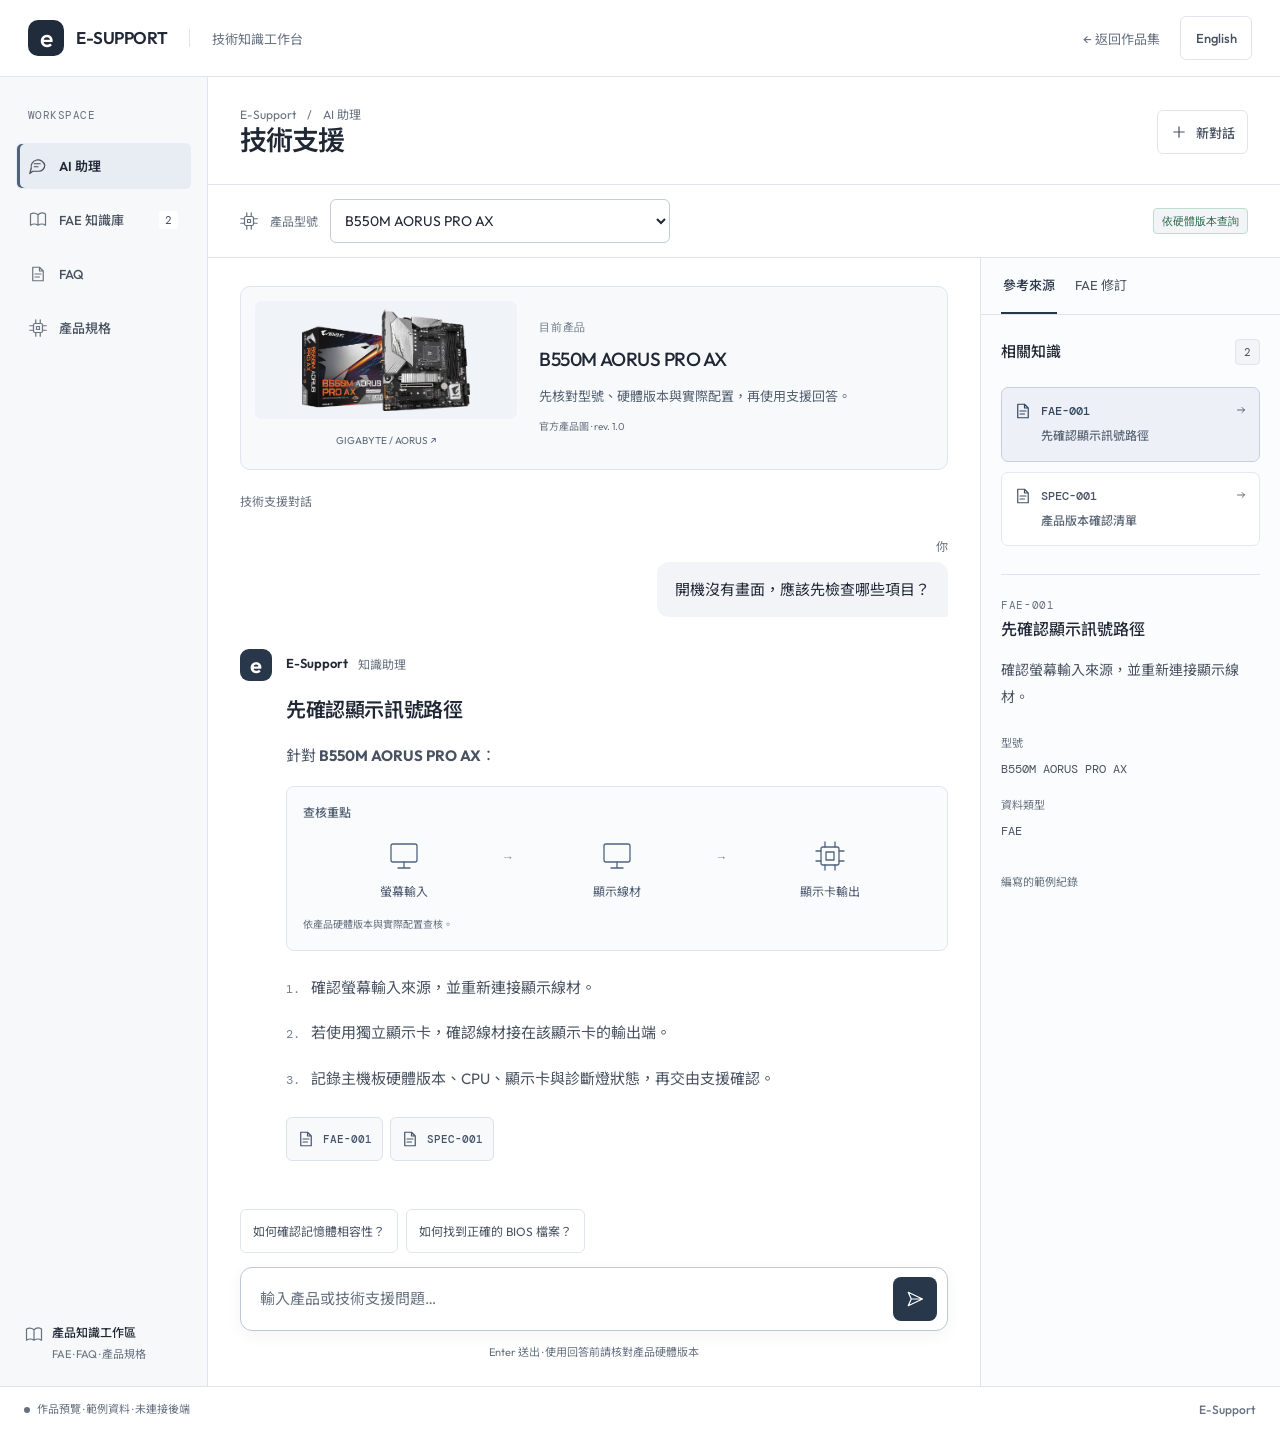
==== commit 20405689: "Add official product photography and explanatory graphics to workspaces" ====
--- a/workspace.html
+++ b/workspace.html
@@ -10,10 +10,11 @@
     <link rel="preconnect" href="https://fonts.googleapis.com">
     <link rel="preconnect" href="https://fonts.gstatic.com" crossorigin>
     <link href="https://fonts.googleapis.com/css2?family=DM+Mono:wght@400;500&family=Noto+Sans+TC:wght@400;500;600;700&family=Outfit:wght@400;500;600;700&display=swap" rel="stylesheet">
-    <link rel="stylesheet" href="project-workspaces.css?v=enterprise-workspaces-3">
-    <link rel="stylesheet" href="workspace-polish.css?v=enterprise-workspaces-3">
-    <script src="project-workspaces.js?v=enterprise-workspaces-3" defer></script>
-    <script src="workspace-page.js?v=enterprise-workspaces-3" defer></script>
+    <link rel="stylesheet" href="project-workspaces.css?v=illustrated-workspaces-4">
+    <link rel="stylesheet" href="workspace-polish.css?v=illustrated-workspaces-4">
+    <script src="workspace-media.js?v=illustrated-workspaces-4" defer></script>
+    <script src="project-workspaces.js?v=illustrated-workspaces-4" defer></script>
+    <script src="workspace-page.js?v=illustrated-workspaces-4" defer></script>
   </head>
   <body class="workspace-page">
     <a class="workspace-skip" href="#workspace">Skip to workspace</a>
--- a/workspace-polish.css
+++ b/workspace-polish.css
@@ -179,6 +179,37 @@
  .ws-page-heading, .ws-product-bar, .ws-library { padding-inline:24px; }
 }
 @media(min-width:901px) { .ws-nav-item > span { white-space:nowrap; } }
+
+/* Product context and evidence illustrations. Photography stays uncropped. */
+.ws-product-overview { display:grid; grid-template-columns:minmax(120px,.8fr) minmax(0,1.2fr); gap:22px; align-items:center; padding:14px; margin-bottom:22px; border:1px solid #e0e5ed; border-radius:10px; background:#f8f9fb; }
+.ws-product-photo { margin:0; min-width:0; }
+.ws-product-photo > a { display:flex; align-items:center; justify-content:center; min-height:110px; border-radius:7px; background:#f0f3f7; }
+.ws-product-photo img { display:block; width:100%; height:118px; object-fit:contain; padding:8px; }
+.ws-product-photo figcaption { padding-top:8px; text-align:center; }
+.ws-product-photo figcaption a { display:inline-flex; align-items:center; min-height:28px; color:#5c6879; font:10px/1.5 var(--sans); text-decoration:none; }
+.ws-product-photo a:hover { color:#263850; }
+.ws-product-photo figcaption a:hover { text-decoration:underline; }
+.ws-product-copy h6 { margin:8px 0 10px; color:#202735; font:500 19px/1.5 var(--sans); letter-spacing:-.025em; }
+.ws-product-copy p { margin:0 0 10px; color:#526071; font-size:13px; line-height:1.9; }
+.ws-photo-note { display:block; color:#667180; font-size:10px; line-height:1.8; }
+.ws-notebook-overview { display:grid; grid-template-columns:minmax(150px,.75fr) minmax(0,1.2fr); align-items:center; gap:20px 28px; margin:28px 32px 0; padding:22px; border:1px solid #e0e5ed; border-radius:10px; background:#f8f9fb; }
+.ws-notebook-overview .ws-product-photo img { height:172px; padding:0; }
+.ws-notebook-overview .ws-product-photo > a { background:#eef1f6; }
+.ws-visual-specs { display:grid; grid-template-columns:1.5fr 1fr .8fr; gap:14px; grid-column:1/-1; border-top:1px solid #dfe5ed; padding-top:18px; margin:0; }
+.ws-visual-specs dt { color:#667180; font-size:11px; }
+.ws-visual-specs dd { margin:7px 0 0; color:#29374a; font:500 12px/1.8 var(--sans); }
+.ws-explainer { margin:16px 0 22px; padding:16px; border:1px solid #e0e6ee; border-radius:8px; background:#fafbfd; }
+.ws-explainer > figcaption { color:#536174; font:500 12px/1.7 var(--sans); margin-bottom:16px; }
+.product-workspace .ws-explainer ol { display:grid; grid-template-columns:repeat(3,minmax(0,1fr)); gap:12px; list-style:none; padding:0; margin:0; }
+.product-workspace .ws-explainer li { position:relative; display:flex; flex-direction:column; align-items:center; gap:10px; padding:0; color:#48576c; text-align:center; font:12px/1.7 var(--sans); }
+.product-workspace .ws-explainer li::before { content:none; }
+.product-workspace .ws-explainer svg { width:32px; height:32px; color:#52647e; }
+.ws-explainer li+li::after { position:absolute; content:"→"; left:-12px; top:9px; color:#7b8798; font:12px var(--mono); }
+.ws-assistant-message .ws-explainer p { margin:14px 0 0; color:#667180; font-size:10px; line-height:1.8; }
+@media(min-width:1500px) { .ws-notebook-overview { grid-template-columns:230px minmax(0,1fr); } .ws-notebook-overview .ws-product-photo img { height:190px; } }
+@media(max-width:1100px) { .ws-product-overview { gap:16px; padding:14px; } .ws-product-copy h6 { font-size:17px; } .ws-product-copy p { font-size:12px; } .ws-notebook-overview { margin-inline:24px; padding:18px; gap:18px; } }
+@media(max-width:700px) { .ws-product-overview { grid-template-columns:minmax(100px,.8fr) minmax(0,1fr); gap:14px; } .ws-product-photo img { height:128px; padding:6px; } .ws-product-copy h6 { font-size:16px; } .ws-product-copy p { font-size:13px; } .ws-notebook-overview { margin:24px 22px 0; grid-template-columns:minmax(100px,.8fr) minmax(0,1fr); gap:16px; padding:16px; } .ws-notebook-overview .ws-product-photo img { height:150px; } .ws-visual-specs { gap:10px; grid-template-columns:1.4fr 1fr; } .ws-visual-specs > div:last-child { grid-column:1/-1; } .ws-explainer { padding:14px 10px; } .product-workspace .ws-explainer li { font-size:11px; } }
+@media(max-width:400px) { .ws-product-overview, .ws-notebook-overview { grid-template-columns:1fr; } .ws-product-photo img { height:150px; } .ws-product-copy h6 { font-size:18px; } .ws-notebook-overview .ws-product-photo img { height:180px; } }
 @media(max-width:900px) {
  .ws-app-body { grid-template-columns:1fr; }
  .ws-rail { padding:12px 20px; }
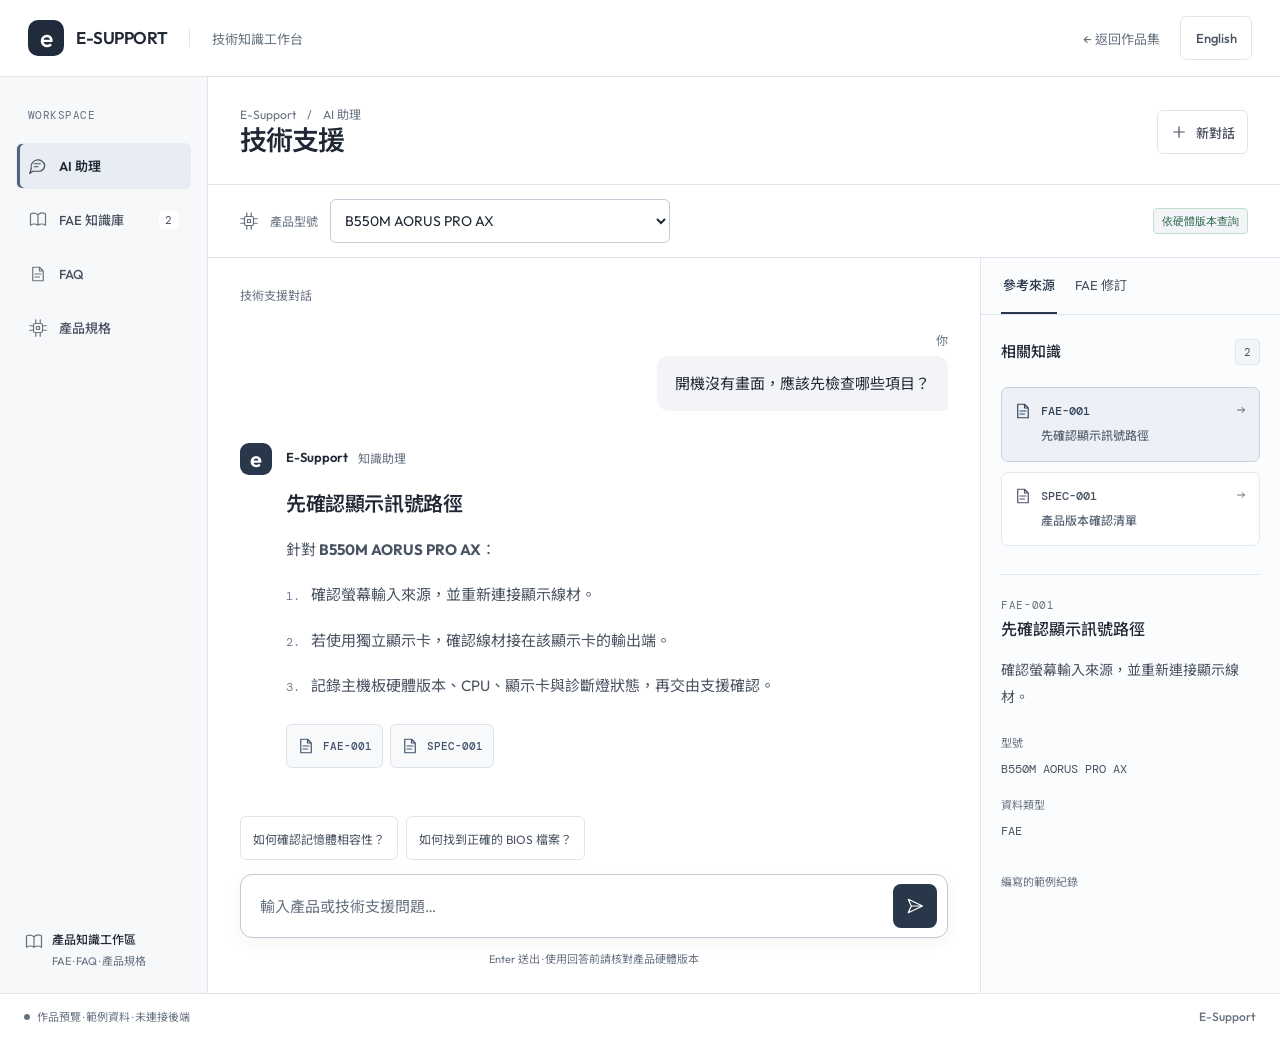
==== commit c6232bb3: "Refine enterprise product design and add full-page workspaces" ====
--- a/workspace.html
+++ b/workspace.html
@@ -10,11 +10,10 @@
     <link rel="preconnect" href="https://fonts.googleapis.com">
     <link rel="preconnect" href="https://fonts.gstatic.com" crossorigin>
     <link href="https://fonts.googleapis.com/css2?family=DM+Mono:wght@400;500&family=Noto+Sans+TC:wght@400;500;600;700&family=Outfit:wght@400;500;600;700&display=swap" rel="stylesheet">
-    <link rel="stylesheet" href="project-workspaces.css?v=illustrated-workspaces-4">
-    <link rel="stylesheet" href="workspace-polish.css?v=illustrated-workspaces-4">
-    <script src="workspace-media.js?v=illustrated-workspaces-4" defer></script>
-    <script src="project-workspaces.js?v=illustrated-workspaces-4" defer></script>
-    <script src="workspace-page.js?v=illustrated-workspaces-4" defer></script>
+    <link rel="stylesheet" href="project-workspaces.css?v=enterprise-workspaces-3">
+    <link rel="stylesheet" href="workspace-polish.css?v=enterprise-workspaces-3">
+    <script src="project-workspaces.js?v=enterprise-workspaces-3" defer></script>
+    <script src="workspace-page.js?v=enterprise-workspaces-3" defer></script>
   </head>
   <body class="workspace-page">
     <a class="workspace-skip" href="#workspace">Skip to workspace</a>
--- a/workspace-polish.css
+++ b/workspace-polish.css
@@ -179,37 +179,6 @@
  .ws-page-heading, .ws-product-bar, .ws-library { padding-inline:24px; }
 }
 @media(min-width:901px) { .ws-nav-item > span { white-space:nowrap; } }
-
-/* Product context and evidence illustrations. Photography stays uncropped. */
-.ws-product-overview { display:grid; grid-template-columns:minmax(120px,.8fr) minmax(0,1.2fr); gap:22px; align-items:center; padding:14px; margin-bottom:22px; border:1px solid #e0e5ed; border-radius:10px; background:#f8f9fb; }
-.ws-product-photo { margin:0; min-width:0; }
-.ws-product-photo > a { display:flex; align-items:center; justify-content:center; min-height:110px; border-radius:7px; background:#f0f3f7; }
-.ws-product-photo img { display:block; width:100%; height:118px; object-fit:contain; padding:8px; }
-.ws-product-photo figcaption { padding-top:8px; text-align:center; }
-.ws-product-photo figcaption a { display:inline-flex; align-items:center; min-height:28px; color:#5c6879; font:10px/1.5 var(--sans); text-decoration:none; }
-.ws-product-photo a:hover { color:#263850; }
-.ws-product-photo figcaption a:hover { text-decoration:underline; }
-.ws-product-copy h6 { margin:8px 0 10px; color:#202735; font:500 19px/1.5 var(--sans); letter-spacing:-.025em; }
-.ws-product-copy p { margin:0 0 10px; color:#526071; font-size:13px; line-height:1.9; }
-.ws-photo-note { display:block; color:#667180; font-size:10px; line-height:1.8; }
-.ws-notebook-overview { display:grid; grid-template-columns:minmax(150px,.75fr) minmax(0,1.2fr); align-items:center; gap:20px 28px; margin:28px 32px 0; padding:22px; border:1px solid #e0e5ed; border-radius:10px; background:#f8f9fb; }
-.ws-notebook-overview .ws-product-photo img { height:172px; padding:0; }
-.ws-notebook-overview .ws-product-photo > a { background:#eef1f6; }
-.ws-visual-specs { display:grid; grid-template-columns:1.5fr 1fr .8fr; gap:14px; grid-column:1/-1; border-top:1px solid #dfe5ed; padding-top:18px; margin:0; }
-.ws-visual-specs dt { color:#667180; font-size:11px; }
-.ws-visual-specs dd { margin:7px 0 0; color:#29374a; font:500 12px/1.8 var(--sans); }
-.ws-explainer { margin:16px 0 22px; padding:16px; border:1px solid #e0e6ee; border-radius:8px; background:#fafbfd; }
-.ws-explainer > figcaption { color:#536174; font:500 12px/1.7 var(--sans); margin-bottom:16px; }
-.product-workspace .ws-explainer ol { display:grid; grid-template-columns:repeat(3,minmax(0,1fr)); gap:12px; list-style:none; padding:0; margin:0; }
-.product-workspace .ws-explainer li { position:relative; display:flex; flex-direction:column; align-items:center; gap:10px; padding:0; color:#48576c; text-align:center; font:12px/1.7 var(--sans); }
-.product-workspace .ws-explainer li::before { content:none; }
-.product-workspace .ws-explainer svg { width:32px; height:32px; color:#52647e; }
-.ws-explainer li+li::after { position:absolute; content:"→"; left:-12px; top:9px; color:#7b8798; font:12px var(--mono); }
-.ws-assistant-message .ws-explainer p { margin:14px 0 0; color:#667180; font-size:10px; line-height:1.8; }
-@media(min-width:1500px) { .ws-notebook-overview { grid-template-columns:230px minmax(0,1fr); } .ws-notebook-overview .ws-product-photo img { height:190px; } }
-@media(max-width:1100px) { .ws-product-overview { gap:16px; padding:14px; } .ws-product-copy h6 { font-size:17px; } .ws-product-copy p { font-size:12px; } .ws-notebook-overview { margin-inline:24px; padding:18px; gap:18px; } }
-@media(max-width:700px) { .ws-product-overview { grid-template-columns:minmax(100px,.8fr) minmax(0,1fr); gap:14px; } .ws-product-photo img { height:128px; padding:6px; } .ws-product-copy h6 { font-size:16px; } .ws-product-copy p { font-size:13px; } .ws-notebook-overview { margin:24px 22px 0; grid-template-columns:minmax(100px,.8fr) minmax(0,1fr); gap:16px; padding:16px; } .ws-notebook-overview .ws-product-photo img { height:150px; } .ws-visual-specs { gap:10px; grid-template-columns:1.4fr 1fr; } .ws-visual-specs > div:last-child { grid-column:1/-1; } .ws-explainer { padding:14px 10px; } .product-workspace .ws-explainer li { font-size:11px; } }
-@media(max-width:400px) { .ws-product-overview, .ws-notebook-overview { grid-template-columns:1fr; } .ws-product-photo img { height:150px; } .ws-product-copy h6 { font-size:18px; } .ws-notebook-overview .ws-product-photo img { height:180px; } }
 @media(max-width:900px) {
  .ws-app-body { grid-template-columns:1fr; }
  .ws-rail { padding:12px 20px; }
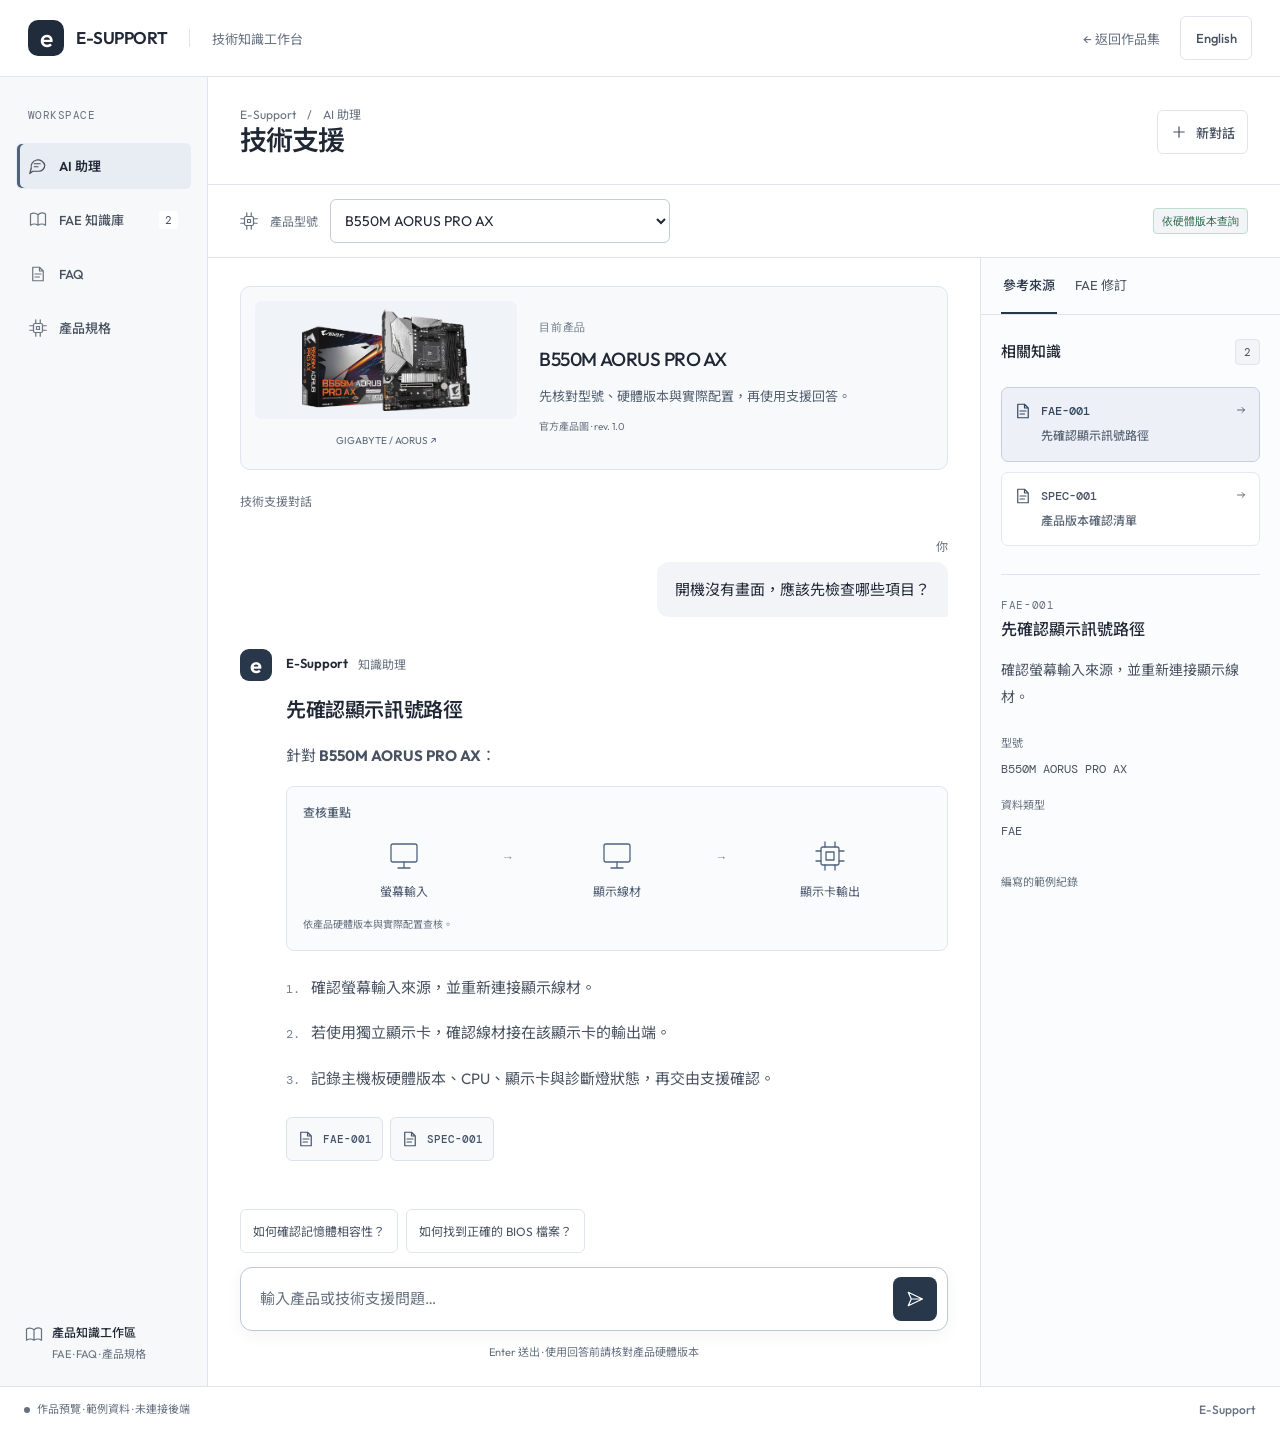
==== commit 21ea6268: "Add official product photography and explanatory graphics to workspaces" ====
--- a/workspace.html
+++ b/workspace.html
@@ -10,10 +10,11 @@
     <link rel="preconnect" href="https://fonts.googleapis.com">
     <link rel="preconnect" href="https://fonts.gstatic.com" crossorigin>
     <link href="https://fonts.googleapis.com/css2?family=DM+Mono:wght@400;500&family=Noto+Sans+TC:wght@400;500;600;700&family=Outfit:wght@400;500;600;700&display=swap" rel="stylesheet">
-    <link rel="stylesheet" href="project-workspaces.css?v=enterprise-workspaces-3">
-    <link rel="stylesheet" href="workspace-polish.css?v=enterprise-workspaces-3">
-    <script src="project-workspaces.js?v=enterprise-workspaces-3" defer></script>
-    <script src="workspace-page.js?v=enterprise-workspaces-3" defer></script>
+    <link rel="stylesheet" href="project-workspaces.css?v=illustrated-workspaces-4">
+    <link rel="stylesheet" href="workspace-polish.css?v=illustrated-workspaces-4">
+    <script src="workspace-media.js?v=illustrated-workspaces-4" defer></script>
+    <script src="project-workspaces.js?v=illustrated-workspaces-4" defer></script>
+    <script src="workspace-page.js?v=illustrated-workspaces-4" defer></script>
   </head>
   <body class="workspace-page">
     <a class="workspace-skip" href="#workspace">Skip to workspace</a>
--- a/workspace-polish.css
+++ b/workspace-polish.css
@@ -179,6 +179,37 @@
  .ws-page-heading, .ws-product-bar, .ws-library { padding-inline:24px; }
 }
 @media(min-width:901px) { .ws-nav-item > span { white-space:nowrap; } }
+
+/* Product context and evidence illustrations. Photography stays uncropped. */
+.ws-product-overview { display:grid; grid-template-columns:minmax(120px,.8fr) minmax(0,1.2fr); gap:22px; align-items:center; padding:14px; margin-bottom:22px; border:1px solid #e0e5ed; border-radius:10px; background:#f8f9fb; }
+.ws-product-photo { margin:0; min-width:0; }
+.ws-product-photo > a { display:flex; align-items:center; justify-content:center; min-height:110px; border-radius:7px; background:#f0f3f7; }
+.ws-product-photo img { display:block; width:100%; height:118px; object-fit:contain; padding:8px; }
+.ws-product-photo figcaption { padding-top:8px; text-align:center; }
+.ws-product-photo figcaption a { display:inline-flex; align-items:center; min-height:28px; color:#5c6879; font:10px/1.5 var(--sans); text-decoration:none; }
+.ws-product-photo a:hover { color:#263850; }
+.ws-product-photo figcaption a:hover { text-decoration:underline; }
+.ws-product-copy h6 { margin:8px 0 10px; color:#202735; font:500 19px/1.5 var(--sans); letter-spacing:-.025em; }
+.ws-product-copy p { margin:0 0 10px; color:#526071; font-size:13px; line-height:1.9; }
+.ws-photo-note { display:block; color:#667180; font-size:10px; line-height:1.8; }
+.ws-notebook-overview { display:grid; grid-template-columns:minmax(150px,.75fr) minmax(0,1.2fr); align-items:center; gap:20px 28px; margin:28px 32px 0; padding:22px; border:1px solid #e0e5ed; border-radius:10px; background:#f8f9fb; }
+.ws-notebook-overview .ws-product-photo img { height:172px; padding:0; }
+.ws-notebook-overview .ws-product-photo > a { background:#eef1f6; }
+.ws-visual-specs { display:grid; grid-template-columns:1.5fr 1fr .8fr; gap:14px; grid-column:1/-1; border-top:1px solid #dfe5ed; padding-top:18px; margin:0; }
+.ws-visual-specs dt { color:#667180; font-size:11px; }
+.ws-visual-specs dd { margin:7px 0 0; color:#29374a; font:500 12px/1.8 var(--sans); }
+.ws-explainer { margin:16px 0 22px; padding:16px; border:1px solid #e0e6ee; border-radius:8px; background:#fafbfd; }
+.ws-explainer > figcaption { color:#536174; font:500 12px/1.7 var(--sans); margin-bottom:16px; }
+.product-workspace .ws-explainer ol { display:grid; grid-template-columns:repeat(3,minmax(0,1fr)); gap:12px; list-style:none; padding:0; margin:0; }
+.product-workspace .ws-explainer li { position:relative; display:flex; flex-direction:column; align-items:center; gap:10px; padding:0; color:#48576c; text-align:center; font:12px/1.7 var(--sans); }
+.product-workspace .ws-explainer li::before { content:none; }
+.product-workspace .ws-explainer svg { width:32px; height:32px; color:#52647e; }
+.ws-explainer li+li::after { position:absolute; content:"→"; left:-12px; top:9px; color:#7b8798; font:12px var(--mono); }
+.ws-assistant-message .ws-explainer p { margin:14px 0 0; color:#667180; font-size:10px; line-height:1.8; }
+@media(min-width:1500px) { .ws-notebook-overview { grid-template-columns:230px minmax(0,1fr); } .ws-notebook-overview .ws-product-photo img { height:190px; } }
+@media(max-width:1100px) { .ws-product-overview { gap:16px; padding:14px; } .ws-product-copy h6 { font-size:17px; } .ws-product-copy p { font-size:12px; } .ws-notebook-overview { margin-inline:24px; padding:18px; gap:18px; } }
+@media(max-width:700px) { .ws-product-overview { grid-template-columns:minmax(100px,.8fr) minmax(0,1fr); gap:14px; } .ws-product-photo img { height:128px; padding:6px; } .ws-product-copy h6 { font-size:16px; } .ws-product-copy p { font-size:13px; } .ws-notebook-overview { margin:24px 22px 0; grid-template-columns:minmax(100px,.8fr) minmax(0,1fr); gap:16px; padding:16px; } .ws-notebook-overview .ws-product-photo img { height:150px; } .ws-visual-specs { gap:10px; grid-template-columns:1.4fr 1fr; } .ws-visual-specs > div:last-child { grid-column:1/-1; } .ws-explainer { padding:14px 10px; } .product-workspace .ws-explainer li { font-size:11px; } }
+@media(max-width:400px) { .ws-product-overview, .ws-notebook-overview { grid-template-columns:1fr; } .ws-product-photo img { height:150px; } .ws-product-copy h6 { font-size:18px; } .ws-notebook-overview .ws-product-photo img { height:180px; } }
 @media(max-width:900px) {
  .ws-app-body { grid-template-columns:1fr; }
  .ws-rail { padding:12px 20px; }
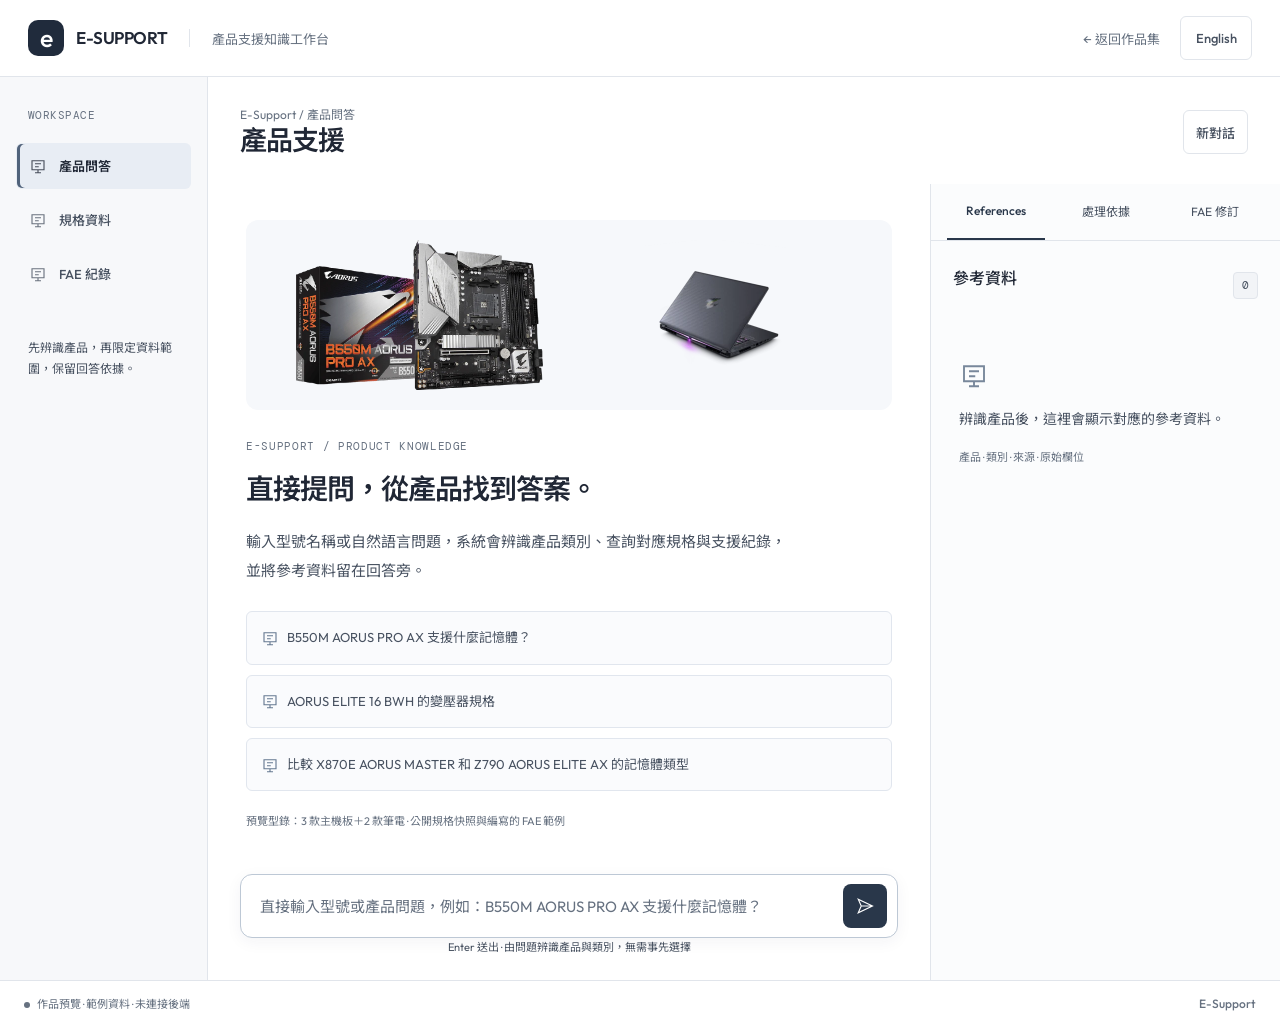
==== commit 0cb732a7: "Align E-Support with query-first identification and reference tracing" ====
--- a/workspace.html
+++ b/workspace.html
@@ -10,11 +10,14 @@
     <link rel="preconnect" href="https://fonts.googleapis.com">
     <link rel="preconnect" href="https://fonts.gstatic.com" crossorigin>
     <link href="https://fonts.googleapis.com/css2?family=DM+Mono:wght@400;500&family=Noto+Sans+TC:wght@400;500;600;700&family=Outfit:wght@400;500;600;700&display=swap" rel="stylesheet">
-    <link rel="stylesheet" href="project-workspaces.css?v=illustrated-workspaces-4">
-    <link rel="stylesheet" href="workspace-polish.css?v=illustrated-workspaces-4">
-    <script src="workspace-media.js?v=illustrated-workspaces-4" defer></script>
-    <script src="project-workspaces.js?v=illustrated-workspaces-4" defer></script>
-    <script src="workspace-page.js?v=illustrated-workspaces-4" defer></script>
+    <link rel="stylesheet" href="project-workspaces.css?v=support-query-flow-5">
+    <link rel="stylesheet" href="workspace-polish.css?v=support-query-flow-5">
+    <link rel="stylesheet" href="support-workspace.css?v=support-query-flow-5">
+    <script src="workspace-media.js?v=support-query-flow-5" defer></script>
+    <script src="support-catalog.js?v=support-query-flow-5" defer></script>
+    <script src="support-workspace.js?v=support-query-flow-5" defer></script>
+    <script src="project-workspaces.js?v=support-query-flow-5" defer></script>
+    <script src="workspace-page.js?v=support-query-flow-5" defer></script>
   </head>
   <body class="workspace-page">
     <a class="workspace-skip" href="#workspace">Skip to workspace</a>
--- a/support-workspace.css
+++ b/support-workspace.css
@@ -0,0 +1,90 @@
+/* Query-first product support: matched context, source records and decision summaries. */
+.query-first-support .ws-chat-layout { grid-template-columns:minmax(0,1fr) 350px; }
+.support-rail-note { margin-top:auto; padding:40px 12px 0; color:#667180; font-size:12px; line-height:1.9; }
+.support-welcome { width:100%; max-width:760px; padding:36px 38px 20px; margin:auto; }
+.support-product-art { display:flex; align-items:center; justify-content:center; gap:20px; margin-bottom:28px; padding:20px; border-radius:12px; background:#f6f8fb; }
+.support-product-art img { display:block; width:46%; height:150px; object-fit:contain; }
+.support-welcome h5 { margin:12px 0 16px; font:600 28px/1.55 var(--sans); letter-spacing:-.035em; }
+.support-welcome > p { max-width:54ch; font-size:15px; line-height:1.95; }
+.support-examples { display:grid; gap:10px; margin-top:26px; }
+.product-workspace .support-example { justify-content:flex-start; padding:14px; background:#fafbfd; border-color:#e1e6ee; font-size:13px; line-height:1.8; font-weight:400; }
+.support-example svg { color:#667991; }
+.support-snapshot-note { display:block; color:#667180; font-size:11px; line-height:1.9; margin-top:20px; }
+.support-compose { max-width:900px; padding:22px 32px; }
+.support-input-status { min-height:20px; color:#667180; font-size:11px; text-align:center; margin:12px 0 0; }
+.support-answer { max-width:900px; padding:28px 32px; }
+.support-match-summary { padding:16px; margin-bottom:24px; border:1px solid #dce4ee; border-radius:8px; background:#f6f8fb; }
+.support-match-summary > span { color:#667180; font-size:11px; }
+.support-match-summary > div { display:grid; gap:8px; margin:10px 0; }
+.support-match-summary > div > span { display:flex; align-items:center; flex-wrap:wrap; gap:8px; font-size:13px; font-weight:500; }
+.product-workspace .support-trace-link { min-height:44px; border:0; padding:6px 0; background:transparent; color:#425875; font-size:12px; }
+.support-product-answer { border:1px solid #dce3ec; border-radius:10px; overflow:hidden; margin-bottom:20px; }
+.support-product-answer > header { display:flex; align-items:center; gap:18px; padding:18px 20px; border-bottom:1px solid #e1e6ed; background:#f8fafc; }
+.support-product-answer > header img { display:block; width:100px; height:76px; object-fit:contain; background:#eef2f7; border-radius:6px; padding:6px; flex-shrink:0; }
+.support-product-answer > header h5 { margin:7px 0; font:500 18px/1.65 var(--sans); letter-spacing:-.02em; }
+.support-product-answer > header > div > span:last-child { color:#667180; font:10px/1.7 var(--mono); }
+.support-answer-section { padding:22px; }
+.support-answer-section + .support-answer-section { border-top:1px solid #e4e9ef; }
+.support-answer-section h6 { margin:0 0 15px; font:600 15px/1.7 var(--sans); }
+.support-answer-section > p { font-size:14px; line-height:1.95; }
+.support-spec-grid { display:grid; gap:15px; margin:0 0 18px; }
+.support-spec-grid > div { display:grid; grid-template-columns:minmax(90px,.5fr) minmax(0,1.5fr); gap:12px; }
+.support-spec-grid dt { color:#667180; font:12px/1.9 var(--mono); }
+.support-spec-grid dd { color:#29374a; font-size:14px; line-height:1.9; margin:0; white-space:pre-line; }
+.support-answer-scope { padding:0 22px 20px; margin:0; color:#667180 !important; font-size:11px; line-height:1.9; }
+.support-clarification { padding:22px; margin-bottom:22px; border:1px solid #dce4ee; border-radius:9px; background:#f8fafc; }
+.support-clarification h5 { margin:0 0 14px; font:500 20px/1.7 var(--sans); }
+.support-clarification p { font-size:14px; line-height:1.95; }
+.product-workspace .support-candidate { width:100%; justify-content:space-between; gap:10px; margin-top:10px; }
+.support-inspector-content { padding:24px 22px; }
+.support-inspector-content h5 { font:500 16px/1.7 var(--sans); margin:0 0 14px; }
+.support-inspector-content > p { font-size:13px; line-height:1.9; }
+.support-evidence .ws-inspector-tabs { gap:12px; padding-inline:16px; justify-content:space-between; }
+.support-evidence .ws-inspector-tabs .ws-button { min-width:0; flex:1; font-size:12px; padding-inline:0; }
+.support-reference-empty { padding:32px 6px; color:#78879b; }
+.support-reference-empty > svg { width:30px; height:30px; margin-bottom:12px; }
+.support-reference-empty p { font-size:14px; line-height:1.9; }
+.support-reference-empty > span { color:#667180; font-size:11px; }
+.support-reference-list { display:grid; gap:9px; }
+.support-reference-list .ws-button { display:flex; align-items:flex-start; flex-direction:column; gap:6px; padding:12px; width:100%; }
+.support-reference-list .ws-button.selected { background:#eaf0f7; border-color:#bdcadb; }
+.support-reference-list strong { color:#32445d; font:500 11px/1.7 var(--mono); }
+.support-reference-list span { color:#48586e; font-size:12px; line-height:1.8; }
+.support-reference-list small { color:#667180; font:10px/1.6 var(--mono); }
+.support-reference-detail { margin-top:26px; padding-top:22px; border-top:1px solid #dce3ec; }
+.support-reference-detail h6 { margin:14px 0 18px; font:500 16px/1.8 var(--sans); }
+.support-reference-detail > dl { display:grid; grid-template-columns:auto 1fr; gap:10px; font:11px/1.8 var(--mono); margin-bottom:20px; }
+.support-reference-detail dt { color:#667180; }
+.support-reference-detail dd { margin:0; text-align:right; color:#48586e; }
+.support-raw-fields { padding:14px; border:1px solid #dce3ec; border-radius:7px; background:#fff; }
+.support-raw-fields p { margin:0 0 16px; }
+.support-raw-fields p:last-child { margin:0; }
+.support-raw-fields strong { display:block; color:#667180; font:500 11px/1.7 var(--mono); margin-bottom:7px; }
+.support-raw-fields span { display:block; white-space:pre-line; color:#29374a; font-size:13px; line-height:1.9; }
+.support-source-link { display:inline-flex; align-items:center; min-height:44px; color:#405b7d; font-size:12px; text-decoration:none; margin-top:12px; }
+.support-source-link:hover { text-decoration:underline; }
+.support-ref-question { font-size:13px; line-height:1.9; white-space:pre-line; }
+.support-ref-question strong { display:block; font:11px var(--mono); color:#667180; margin-bottom:8px; }
+.support-raw-json { margin-top:20px; padding-top:15px; border-top:1px solid #dce3ec; }
+.support-raw-json summary, .support-architecture summary { display:flex; align-items:center; min-height:44px; cursor:pointer; color:#52657e; font-size:12px; }
+.support-raw-json summary::before, .support-architecture summary::before { content:"+"; margin-right:10px; }
+.support-raw-json[open] summary::before, .support-architecture[open] summary::before { content:"−"; }
+.support-raw-json pre, .support-records pre { white-space:pre-wrap; overflow-wrap:anywhere; padding:14px; border-radius:6px; background:#eef2f7; color:#42536c; font:11px/1.9 var(--mono); }
+.product-workspace .support-trace { display:grid; gap:22px; list-style:none; padding:0; margin:26px 0; }
+.product-workspace .support-trace li { display:flex; align-items:flex-start; gap:12px; padding:0; color:#48586e; }
+.product-workspace .support-trace li::before { content:none; }
+.support-trace li > span { display:grid; place-items:center; width:24px; height:24px; flex-shrink:0; border:1px solid #c9d4e3; border-radius:6px; color:#52657f; font:11px var(--mono); background:#f2f6fb; }
+.support-trace strong { display:block; color:#29374a; font-size:13px; line-height:1.8; font-weight:500; }
+.support-trace p { margin:8px 0 0; white-space:pre-line; overflow-wrap:anywhere; font-size:12px; line-height:1.9; }
+.support-runtime-note { padding:14px; border:1px solid #dce3ec; border-radius:6px; background:#f4f7fa; color:#667180; font-size:11px !important; }
+.support-architecture p { font-size:12px; line-height:1.95; }
+.support-records { padding:30px 32px; }
+.support-records > h5 { margin:0 0 20px; font:500 22px/1.7 var(--sans); }
+.support-records > p { font-size:14px; line-height:1.95; }
+.support-records article { margin-bottom:22px; }
+.support-records h6 { display:flex; align-items:center; flex-wrap:wrap; gap:10px; font:500 16px/1.8 var(--sans); margin:0 0 12px; }
+.support-review-status { font-size:12px; line-height:1.9; }
+@media(min-width:1500px) { .query-first-support .ws-chat-layout { grid-template-columns:minmax(0,1fr) 390px; } }
+@media(max-width:1100px) { .query-first-support .ws-app-body { grid-template-columns:180px minmax(0,1fr); } .query-first-support .ws-chat-layout { grid-template-columns:minmax(0,1fr) 300px; } .support-welcome { padding:28px 24px 20px; } .support-welcome h5 { font-size:25px; } .support-product-art { gap:10px; padding:12px; } .support-product-art img { height:120px; } .support-answer { padding:24px; } .support-compose { padding-inline:24px; } }
+@media(max-width:900px) { .query-first-support .ws-app-body { grid-template-columns:1fr; } .support-rail-note { display:none; } .query-first-support .ws-rail nav { display:flex; } .query-first-support .ws-nav-item { flex:1; justify-content:center; } }
+@media(max-width:700px) { .query-first-support .ws-chat-layout { grid-template-columns:1fr; } .support-welcome { padding:26px 22px 18px; } .support-welcome h5 { font-size:25px; } .support-welcome > p { font-size:15px; } .support-compose { padding:20px 22px; } .support-answer { padding:24px 22px; } .support-product-answer > header { gap:12px; padding:16px; } .support-product-answer > header img { width:76px; height:64px; } .support-product-answer > header h5 { font-size:17px; } .support-answer-section { padding:18px; } .support-spec-grid > div { grid-template-columns:1fr; gap:6px; } .support-spec-grid dd { font-size:15px; } .support-input-status { font-size:11px; line-height:1.9; } .support-inspector-content { padding:24px 22px; } .support-records { padding:24px 22px; } .support-product-art img { height:110px; } .support-example svg { display:none; } }
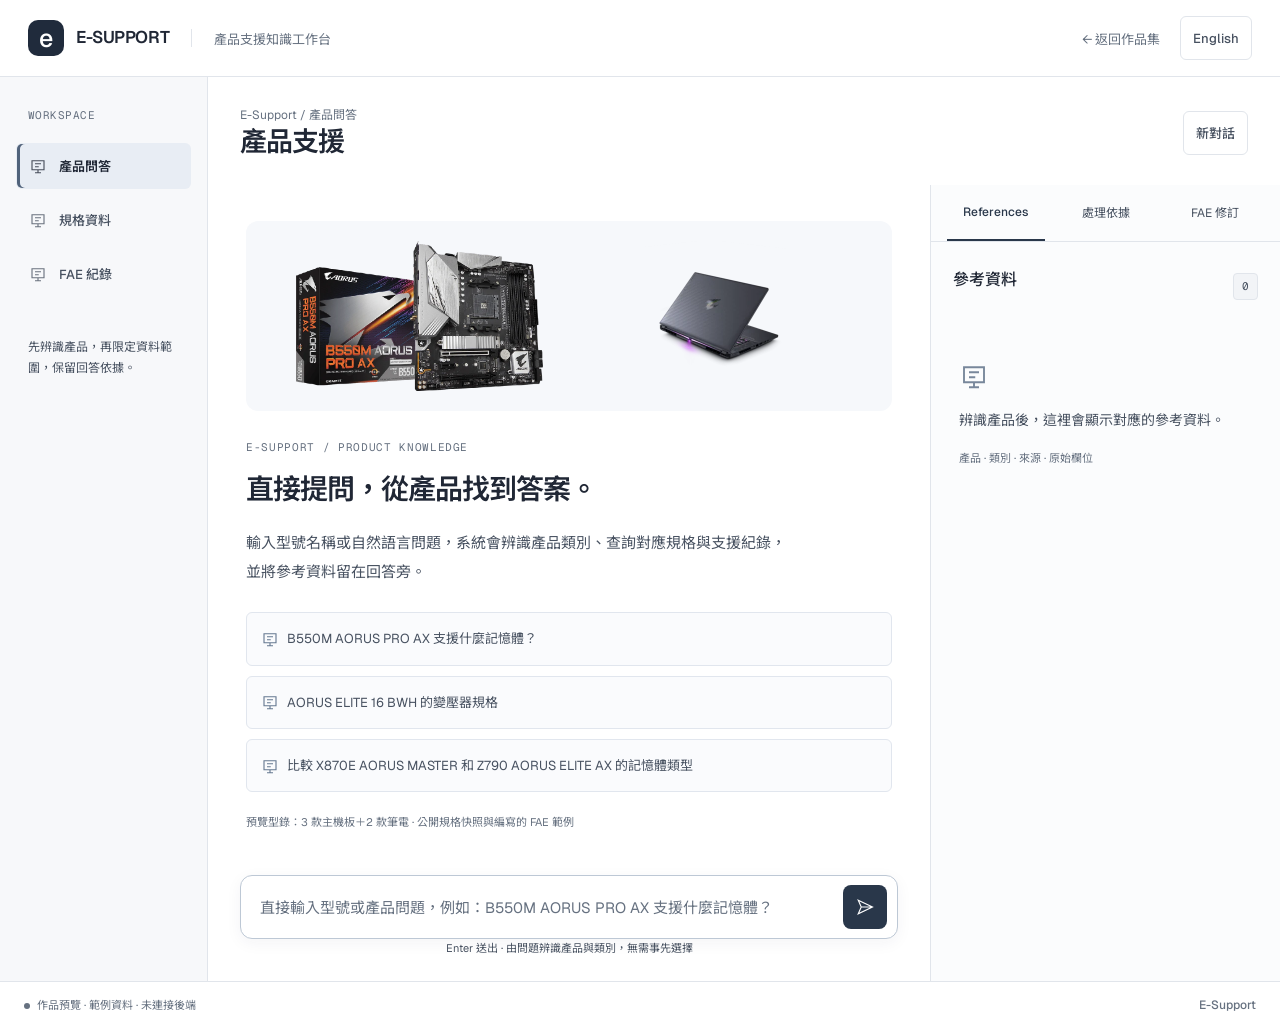
==== commit 803027c2: "Switch typography to Geist and Geist Mono Replace Outfit / DM Mono site-wide (Google Fonts request, " ====
--- a/workspace.html
+++ b/workspace.html
@@ -9,7 +9,7 @@
     <link rel="icon" href="data:image/svg+xml,%3Csvg xmlns='http://www.w3.org/2000/svg' viewBox='0 0 64 64'%3E%3Crect width='64' height='64' rx='14' fill='%23202735'/%3E%3Ctext x='32' y='44' text-anchor='middle' font-family='Arial' font-size='38' fill='white'%3Ee%3C/text%3E%3C/svg%3E">
     <link rel="preconnect" href="https://fonts.googleapis.com">
     <link rel="preconnect" href="https://fonts.gstatic.com" crossorigin>
-    <link href="https://fonts.googleapis.com/css2?family=DM+Mono:wght@400;500&family=Noto+Sans+TC:wght@400;500;600;700&family=Outfit:wght@400;500;600;700&display=swap" rel="stylesheet">
+    <link href="https://fonts.googleapis.com/css2?family=Geist:wght@400;500;600;700&family=Geist+Mono:wght@400;500&family=Noto+Sans+TC:wght@400;500;600;700&display=swap" rel="stylesheet">
     <link rel="stylesheet" href="project-workspaces.css?v=support-query-flow-5">
     <link rel="stylesheet" href="workspace-polish.css?v=support-query-flow-5">
     <link rel="stylesheet" href="support-workspace.css?v=support-query-flow-5">
--- a/workspace-polish.css
+++ b/workspace-polish.css
@@ -3,7 +3,7 @@
 .product-workspace {
  --ws-ink:#202735; --ws-body:#485261; --ws-muted:#667180; --ws-line:#e1e5eb;
  --ws-accent:#29374a; --ws-active:#e9edf3; --ws-tint:#f7f8fa;
- font-family:var(--sans,"Outfit","Noto Sans TC",sans-serif); font-size:14px;
+ font-family:var(--sans,"Geist","Noto Sans TC",sans-serif); font-size:14px;
 }
 .product-workspace button, .product-workspace input, .product-workspace select, .product-workspace textarea { font-family:inherit; }
 .product-workspace .ws-button { font-size:13px; font-weight:500; }
@@ -150,7 +150,7 @@
 .nb-report-bottom { margin-top:26px; font-size:12px; }
 .nb-report-bottom small { font-size:11px; }
 /* Dedicated canvas: no nested portfolio navigation or modal chrome. */
-.workspace-page { --sans:"Outfit","Noto Sans TC",sans-serif; --mono:"DM Mono",monospace; margin:0; min-height:100dvh; background:#f7f8fa; color:#202735; -webkit-font-smoothing:antialiased; }
+.workspace-page { --sans:"Geist","Noto Sans TC",system-ui,sans-serif; --mono:"Geist Mono",ui-monospace,monospace; margin:0; min-height:100dvh; background:#f7f8fa; color:#202735; -webkit-font-smoothing:antialiased; }
 .workspace-page *, .workspace-page *::before, .workspace-page *::after { box-sizing:border-box; }
 .workspace-page svg { width:18px; height:18px; flex-shrink:0; }
 .workspace-page .product-workspace { min-height:100dvh; display:flex; flex-direction:column; }
